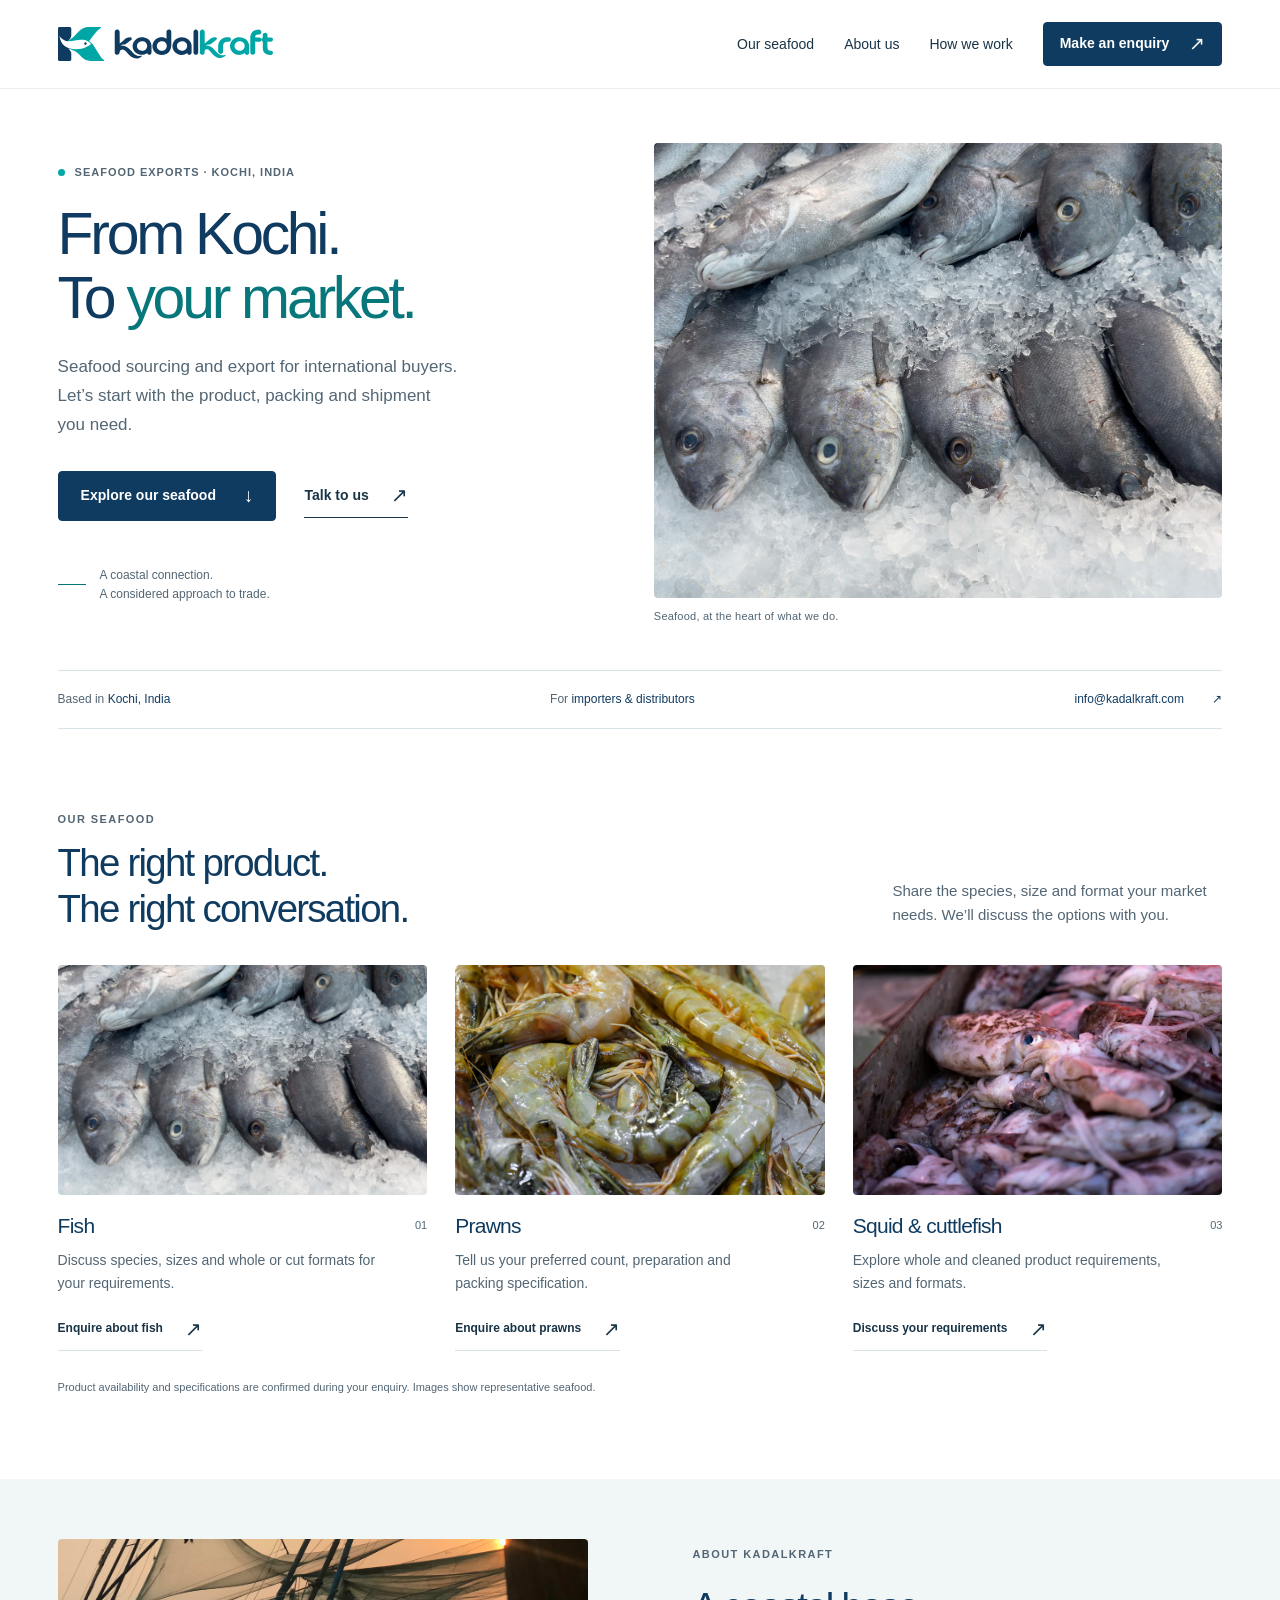
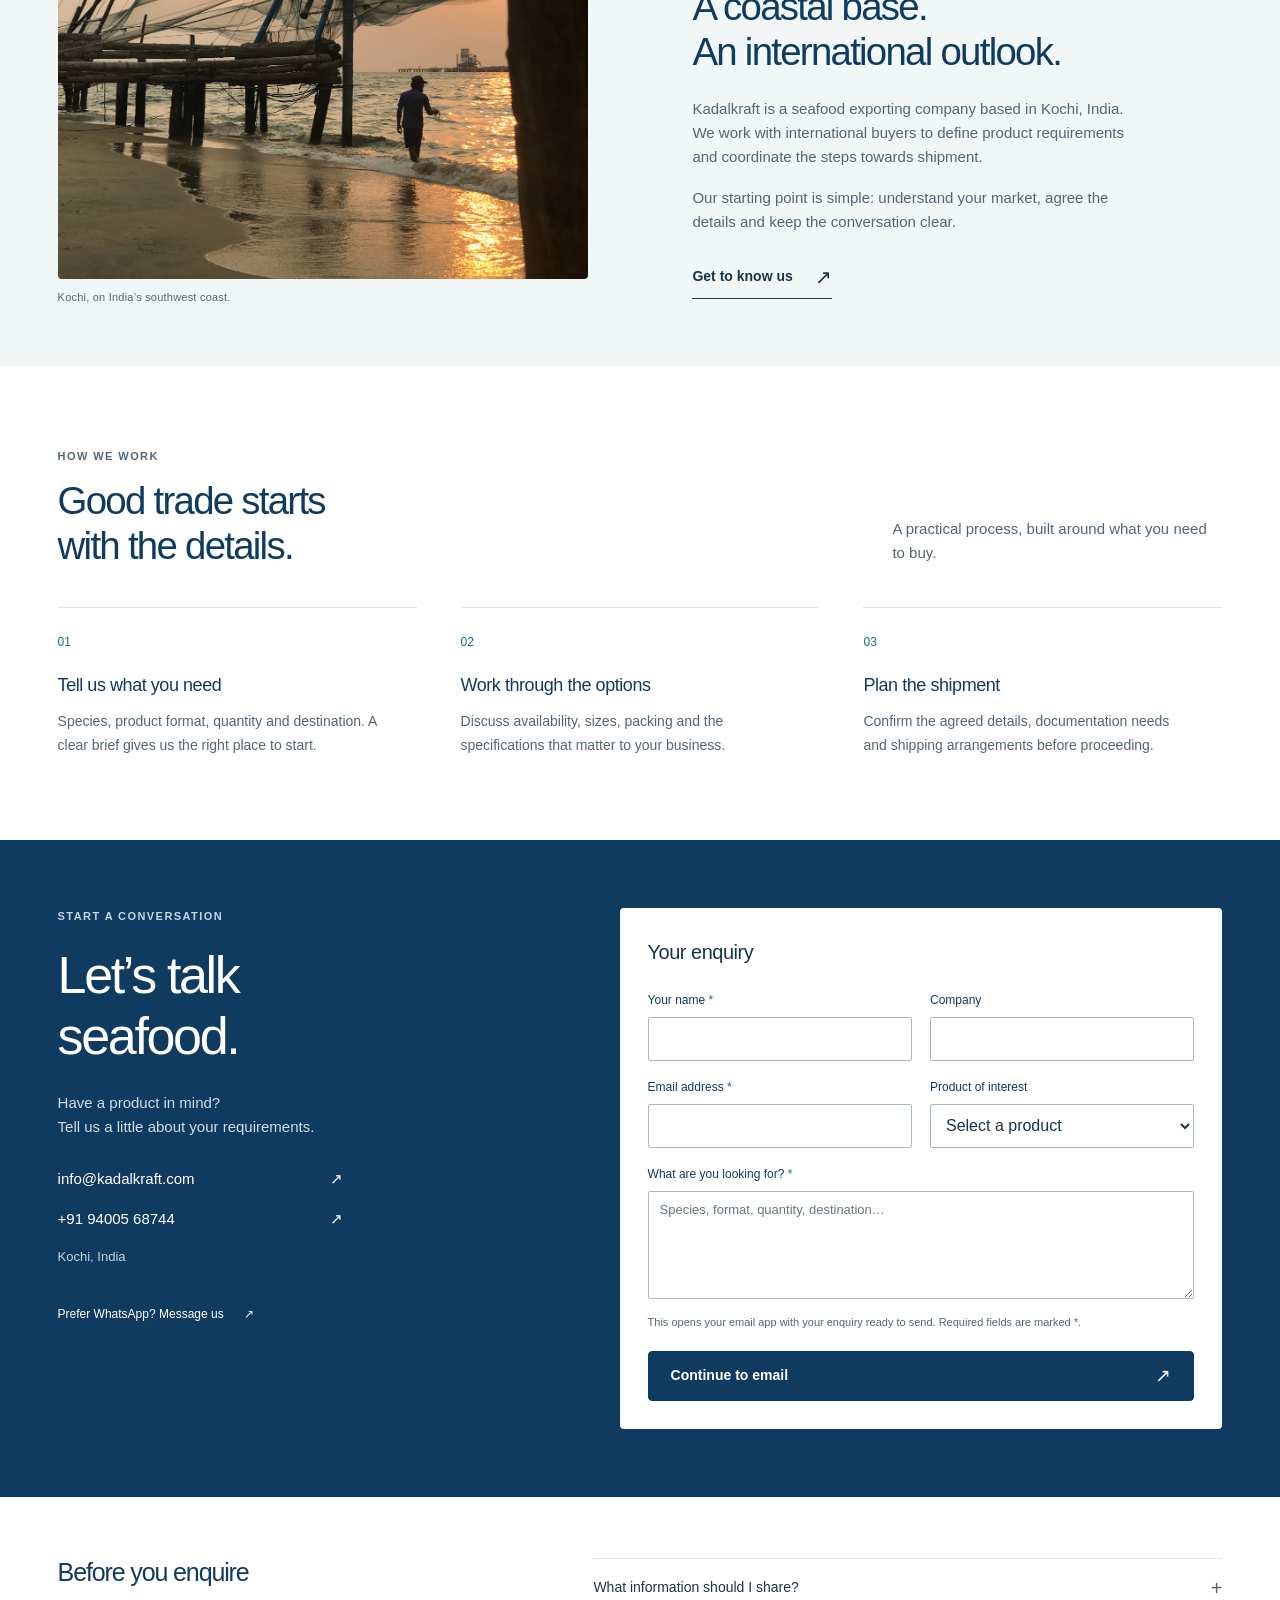
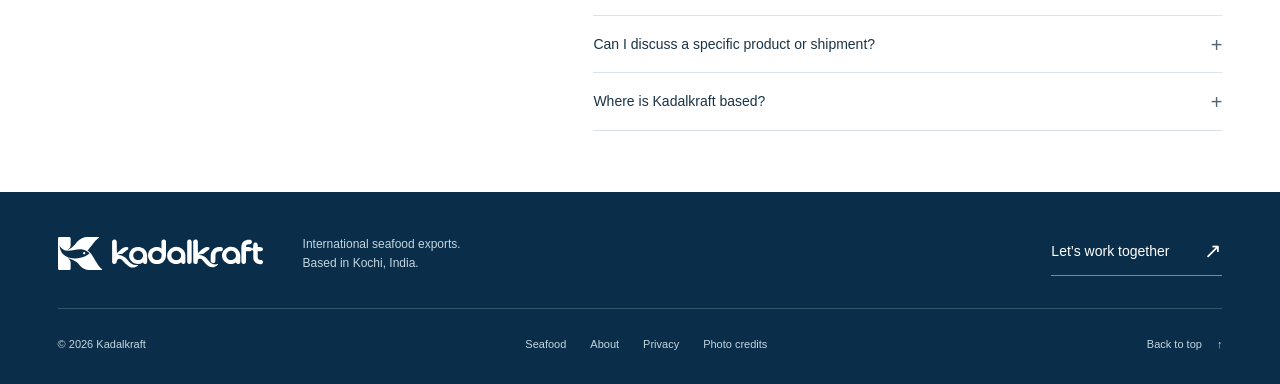
==== index.html @ d8934083 "Build responsive Kadalkraft seafood export website" ====
<!doctype html>
<html lang="en">
<head>
  <meta charset="utf-8">
  <meta name="viewport" content="width=device-width, initial-scale=1">
  <meta name="theme-color" content="#103b60">
  <title>Kadalkraft — Seafood exports from Kochi</title>
  <meta name="description" content="Kadalkraft is a seafood exporting company based in Kochi, India. Discuss fish, prawns, squid and cuttlefish requirements with our team.">
  <meta property="og:type" content="website">
  <meta property="og:title" content="Kadalkraft — From Kochi. To your market.">
  <meta property="og:description" content="Seafood sourcing and export for international buyers. Let's talk about your product, packing and shipment requirements.">
  <meta property="og:image" content="https://abzops.github.io/kadalkraft/assets/avatar.png">
  <meta property="og:url" content="https://abzops.github.io/kadalkraft/">
  <meta name="twitter:card" content="summary">
  <link rel="canonical" href="https://abzops.github.io/kadalkraft/">
  <link rel="icon" href="assets/favicon.ico" sizes="any">
  <link rel="apple-touch-icon" href="assets/avatar.png">
  <link rel="preload" as="image" href="assets/fish.webp" fetchpriority="high">
  <link rel="stylesheet" href="styles.css">
  <script src="app.js" defer></script>
  <script type="application/ld+json">{"@context":"https://schema.org","@type":"Organization","name":"Kadalkraft","url":"https://abzops.github.io/kadalkraft/","logo":"https://abzops.github.io/kadalkraft/assets/logo.svg","email":"info@kadalkraft.com","telephone":"+919400568744","address":{"@type":"PostalAddress","addressLocality":"Kochi","addressCountry":"IN"}}</script>
</head>
<body>
  <a class="skip-link" href="#main">Skip to content</a>
  <header class="site-header">
    <div class="container header-inner">
      <a class="brand" href="#" aria-label="Kadalkraft home"><img src="assets/logo.svg" width="1017" height="180" alt="Kadalkraft"></a>
      <button class="menu-toggle" type="button" aria-expanded="false" aria-controls="main-nav"><span class="menu-icon" aria-hidden="true"></span><span class="menu-label">Menu</span></button>
      <nav class="main-nav" id="main-nav" aria-label="Main navigation">
        <a href="#seafood">Our seafood</a>
        <a href="#about">About us</a>
        <a href="#approach">How we work</a>
        <a class="button button-small" href="#contact">Make an enquiry <span aria-hidden="true">↗</span></a>
      </nav>
    </div>
  </header>
  <main id="main">
    <section class="hero container" aria-labelledby="hero-title">
      <div class="hero-copy">
        <p class="eyebrow"><span aria-hidden="true"></span> Seafood exports · Kochi, India</p>
        <h1 id="hero-title">From Kochi.<br>To <span>your market.</span></h1>
        <p class="hero-description">Seafood sourcing and export for international buyers. Let’s start with the product, packing and shipment you need.</p>
        <div class="hero-actions"><a class="button" href="#seafood">Explore our seafood <span aria-hidden="true">↓</span></a><a class="text-link" href="#contact">Talk to us <span aria-hidden="true">↗</span></a></div>
        <div class="hero-note"><span class="short-rule" aria-hidden="true"></span><p>A coastal connection.<br>A considered approach to trade.</p></div>
      </div>
      <figure class="hero-visual"><img src="assets/fish.webp" width="1500" height="1125" alt="Whole silver fish arranged on crushed ice" fetchpriority="high"><figcaption>Seafood, at the heart of what we do.</figcaption></figure>
    </section>
    <div class="container context-strip"><p>Based in <strong>Kochi, India</strong></p><p>For <strong>importers &amp; distributors</strong></p><a href="mailto:info@kadalkraft.com">info@kadalkraft.com <span aria-hidden="true">↗</span></a></div>
    <section class="section container seafood-section" id="seafood" aria-labelledby="seafood-title">
      <div class="section-heading"><div><p class="eyebrow">Our seafood</p><h2 id="seafood-title">The right product.<br>The right conversation.</h2></div><p>Share the species, size and format your market needs. We’ll discuss the options with you.</p></div>
      <div class="product-grid">
        <article class="product"><div class="product-image"><img src="assets/fish.webp" width="1500" height="1125" loading="lazy" alt="Whole fish on a bed of ice"></div><div class="product-heading"><h3>Fish</h3><span class="product-number" aria-hidden="true">01</span></div><p>Discuss species, sizes and whole or cut formats for your requirements.</p><a href="#contact" class="text-link product-enquiry" data-product="Fish">Enquire about fish <span aria-hidden="true">↗</span></a></article>
        <article class="product"><div class="product-image"><img src="assets/prawns.webp" width="1000" height="750" loading="lazy" alt="Raw shell-on prawns on ice"></div><div class="product-heading"><h3>Prawns</h3><span class="product-number" aria-hidden="true">02</span></div><p>Tell us your preferred count, preparation and packing specification.</p><a href="#contact" class="text-link product-enquiry" data-product="Prawns">Enquire about prawns <span aria-hidden="true">↗</span></a></article>
        <article class="product"><div class="product-image"><img src="assets/squid.webp" width="1000" height="667" loading="lazy" alt="Raw squid displayed for seafood buyers"></div><div class="product-heading"><h3>Squid &amp; cuttlefish</h3><span class="product-number" aria-hidden="true">03</span></div><p>Explore whole and cleaned product requirements, sizes and formats.</p><a href="#contact" class="text-link product-enquiry" data-product="Squid & Cuttlefish">Discuss your requirements <span aria-hidden="true">↗</span></a></article>
      </div>
      <p class="availability-note">Product availability and specifications are confirmed during your enquiry. Images show representative seafood.</p>
    </section>
    <section class="about-section" id="about" aria-labelledby="about-title"><div class="container about-grid">
      <figure class="about-image"><img src="assets/kochi.webp" width="1200" height="1600" loading="lazy" alt="Traditional fishing nets on the waterfront in Kochi"><figcaption>Kochi, on India’s southwest coast.</figcaption></figure>
      <div class="about-copy"><p class="eyebrow">About Kadalkraft</p><h2 id="about-title">A coastal base.<br>An international outlook.</h2><p>Kadalkraft is a seafood exporting company based in Kochi, India. We work with international buyers to define product requirements and coordinate the steps towards shipment.</p><p>Our starting point is simple: understand your market, agree the details and keep the conversation clear.</p><a href="#contact" class="text-link">Get to know us <span aria-hidden="true">↗</span></a></div>
    </div></section>
    <section class="section container approach-section" id="approach" aria-labelledby="approach-title"><div class="section-heading"><div><p class="eyebrow">How we work</p><h2 id="approach-title">Good trade starts<br>with the details.</h2></div><p>A practical process, built around what you need to buy.</p></div>
      <ol class="steps"><li><span class="step-number">01</span><h3>Tell us what you need</h3><p>Species, product format, quantity and destination. A clear brief gives us the right place to start.</p></li><li><span class="step-number">02</span><h3>Work through the options</h3><p>Discuss availability, sizes, packing and the specifications that matter to your business.</p></li><li><span class="step-number">03</span><h3>Plan the shipment</h3><p>Confirm the agreed details, documentation needs and shipping arrangements before proceeding.</p></li></ol>
    </section>
    <section class="contact-section" id="contact" aria-labelledby="contact-title"><div class="container contact-grid">
      <div class="contact-copy"><p class="eyebrow">Start a conversation</p><h2 id="contact-title">Let’s talk<br> seafood.</h2><p>Have a product in mind?<br>Tell us a little about your requirements.</p><address><a href="mailto:info@kadalkraft.com">info@kadalkraft.com <span aria-hidden="true">↗</span></a><a href="tel:+919400568744">+91 94005 68744 <span aria-hidden="true">↗</span></a><span>Kochi, India</span></address><a class="whatsapp-link" href="https://wa.me/919400568744?text=Hello%20Kadalkraft%2C%20I%20would%20like%20to%20discuss%20a%20seafood%20requirement." target="_blank" rel="noopener noreferrer">Prefer WhatsApp? Message us <span aria-hidden="true">↗</span><span class="sr-only"> (opens a new tab)</span></a></div>
      <form class="enquiry-form" id="enquiry-form" action="mailto:info@kadalkraft.com" method="get"><h3>Your enquiry</h3><div class="form-row"><div class="field"><label for="name">Your name <span aria-hidden="true">*</span></label><input id="name" name="name" autocomplete="name" required maxlength="100"></div><div class="field"><label for="company">Company</label><input id="company" name="company" autocomplete="organization" maxlength="150"></div></div><div class="form-row"><div class="field"><label for="email">Email address <span aria-hidden="true">*</span></label><input id="email" name="email" type="email" autocomplete="email" required maxlength="254"></div><div class="field"><label for="product">Product of interest</label><select id="product" name="product"><option value="">Select a product</option>Fish</option><option>Prawns</option><option>Squid &amp; Cuttlefish</option><option>Other seafood</option></select></div></div><div class="field"><label for="requirements">What are you looking for? <span aria-hidden="true">*</span></label><textarea id="requirements" name="requirements" rows="4" placeholder="Species, format, quantity, destination…" required maxlength="3000"></textarea></div><p class="form-note" id="form-note">This opens your email app with your enquiry ready to send. Required fields are marked *.</p><button class="button" type="submit" aria-describedby="form-note">Continue to email <span aria-hidden="true">↗</span></button><p class="form-status" id="form-status" role="status" aria-live="polite"></p><noscript><p>Email <a href="mailto:info@kadalkraft.com">info@kadalkraft.com</a> directly with your requirements.</p></noscript></form>
    </div></section>
    <section class="container questions" aria-labelledby="questions-title"><h2 id="questions-title">Before you enquire</h2><div class="faq-list"><details><summary>What information should I share?</summary><p>Include the seafood species, size or count, product format, packing, approximate quantity and destination. If you have a specification sheet, attach it in your email.</p></details><details><summary>Can I discuss a specific product or shipment?</summary><p>Yes. Share your requirements with us by email or WhatsApp. Availability, specifications, commercial terms and shipment details need to be discussed and confirmed for your enquiry.</p></details><details><summary>Where is Kadalkraft based?</summary><p>We are based in Kochi, India. Contact us at <a href="mailto:info@kadalkraft.com">info@kadalkraft.com</a> or <a href="tel:+919400568744">9400568744</a>.</p></details></div></section>
  </main>
  <footer class="site-footer"><div class="container"><div class="footer-top"><a class="footer-brand" href="#" aria-label="Kadalkraft home"><img src="assets/logo-white.svg" width="1017" height="180" alt="Kadalkraft"></a><p>International seafood exports.<br>Based in Kochi, India.</p><a href="#contact" class="footer-contact">Let’s work together <span aria-hidden="true">↗</span></a></div><div class="footer-bottom"><p>© <span id="year">2026</span> Kadalkraft</p><nav aria-label="Footer navigation"><a href="#seafood">Seafood</a><a href="#about">About</a><a href="privacy.html">Privacy</a><a href="credits.html">Photo credits</a></nav><a href="#" class="back-top">Back to top <span aria-hidden="true">↑</span></a></div></div></footer>
</body>
</html>
---- styles.css ----
:root{--navy:#103b60;--navy-deep:#0a2e4a;--teal:#00a6a6;--teal-ink:#08777b;--ink:#193447;--muted:#536674;--line:#d9e2e7;--mist:#f1f6f7;--white:#fff;--radius:4px;--gutter:clamp(22px,4.5vw,72px);--content:1220px}
*{box-sizing:border-box}html{scroll-behavior:smooth;scroll-padding-top:110px}body{margin:0;color:var(--ink);background:var(--white);font-family:Arial,Helvetica,sans-serif;font-size:16px;line-height:1.6;-webkit-font-smoothing:antialiased}img{max-width:100%;display:block}button,input,textarea,select{font:inherit}button,a,input,textarea,select{-webkit-tap-highlight-color:transparent}a{color:inherit;text-decoration:none}button{cursor:pointer}p,h1,h2,h3,figure{margin:0}button:focus-visible,a:focus-visible,summary:focus-visible{outline:3px solid var(--teal-ink);outline-offset:5px}input:focus-visible,textarea:focus-visible,select:focus-visible{outline:2px solid var(--teal-ink);outline-offset:2px}.container{width:calc(100% - var(--gutter)*2);max-width:var(--content);margin-inline:auto}.sr-only{position:absolute;width:1px;height:1px;padding:0;margin:-1px;overflow:hidden;clip:rect(0,0,0,0);white-space:nowrap;border:0}.skip-link{position:fixed;top:12px;left:20px;background:var(--navy);color:white;padding:12px 20px;z-index:99;transform:translateY(-160%)}.skip-link:focus{transform:translateY(0)}
.site-header{background:var(--white);position:sticky;top:0;z-index:20;border-bottom:1px solid #e8edf0}.header-inner{height:88px;display:flex;align-items:center;justify-content:space-between;gap:40px}.brand{display:block;width:215px;flex-shrink:0}.brand img,.footer-brand img{width:100%;height:auto}.main-nav{display:flex;align-items:center;gap:30px;font-size:14px;font-weight:500}.main-nav>a:not(.button){padding-block:12px}.main-nav>a:not(.button):hover{color:var(--teal-ink)}.button{display:inline-flex;justify-content:center;align-items:center;gap:28px;min-height:50px;padding:13px 22px;background:var(--navy);border:1px solid var(--navy);color:white;border-radius:var(--radius);font-size:14px;font-weight:600;line-height:1.4;transition:background .2s,border-color .2s}.button:hover{background:var(--navy-deep);border-color:var(--navy-deep)}.button span{font-size:19px;font-weight:400;line-height:1}.button-small{min-height:44px;padding:10px 16px;gap:20px}.menu-toggle{display:none}.text-link{display:inline-flex;align-items:center;justify-content:space-between;gap:22px;min-height:44px;font-size:14px;font-weight:600;border-bottom:1px solid currentColor}.text-link span{font-size:20px;font-weight:400}.text-link:hover{color:var(--teal-ink)}
.hero{display:grid;grid-template-columns:1fr 1.08fr;gap:6%;align-items:center;padding-block:54px 44px}.eyebrow{font-size:11px;line-height:1.5;letter-spacing:.13em;text-transform:uppercase;font-weight:600;color:var(--muted);margin-bottom:21px}.hero .eyebrow{display:flex;align-items:center;gap:10px;letter-spacing:.09em}.eyebrow>span{width:7px;height:7px;background:var(--teal);border-radius:50%;flex-shrink:0}h1{font-size:clamp(42px,4.6vw,66px);line-height:1.08;letter-spacing:-.055em;font-weight:500;color:var(--navy);margin-bottom:24px}h1 span{color:var(--teal-ink)}.hero-description{font-size:17px;max-width:400px;line-height:1.7;color:var(--muted)}.hero-actions{display:flex;align-items:center;gap:28px;margin-top:31px}.hero-note{display:flex;gap:14px;align-items:center;margin-top:45px;color:var(--muted);font-size:12px;line-height:1.6}.short-rule{width:28px;height:1px;background:var(--teal-ink);flex-shrink:0}.hero-visual img{width:100%;height:455px;object-fit:cover;object-position:55% 50%;border-radius:var(--radius)}figcaption{font-size:11px;color:var(--muted);padding-top:10px;letter-spacing:.02em}.context-strip{display:flex;align-items:center;justify-content:space-between;gap:20px;border-block:1px solid var(--line);padding-block:19px;font-size:12px;color:var(--muted)}.context-strip strong{font-weight:500;color:var(--navy)}.context-strip a{color:var(--navy)}.context-strip a span{margin-left:25px}.section{padding-block:82px}.section-heading{display:flex;justify-content:space-between;gap:40px;align-items:flex-end;margin-bottom:34px}h2{font-size:clamp(30px,3vw,42px);font-weight:500;line-height:1.18;letter-spacing:-.045em;color:var(--navy)}.section-heading .eyebrow{margin-bottom:13px}.section-heading>p{max-width:330px;color:var(--muted);font-size:15px;padding-bottom:4px}.product-grid{display:grid;grid-template-columns:repeat(3,minmax(0,1fr));gap:28px}.product-image{overflow:hidden;border-radius:var(--radius)}.product-image img{width:100%;height:230px;object-fit:cover;transition:transform .45s ease}.product:hover img{transform:scale(1.025)}.product-heading{display:flex;justify-content:space-between;align-items:center;margin-top:17px;gap:16px}.product h3{font-size:21px;line-height:1.3;letter-spacing:-.035em;font-weight:500;color:var(--navy)}.product-number{font-size:11px;color:var(--muted)}.product>p{font-size:14px;color:var(--muted);margin-top:10px;max-width:320px;min-height:45px}.product .text-link{font-size:12px;margin-top:13px;border-color:var(--line)}.availability-note{font-size:11px;color:var(--muted);margin-top:28px}.about-section{background:var(--mist);padding-block:60px}.about-grid{display:grid;grid-template-columns:1fr 1fr;gap:9%;align-items:center}.about-image img{width:100%;height:340px;object-fit:cover;object-position:50% 43%;border-radius:var(--radius)}.about-copy h2{margin-bottom:23px}.about-copy>p:not(.eyebrow){color:var(--muted);font-size:15px;margin-bottom:17px;max-width:440px}.about-copy .text-link{margin-top:4px}.steps{padding:0;list-style:none;display:grid;grid-template-columns:repeat(3,1fr);gap:44px;margin:38px 0 0}.steps li{border-top:1px solid var(--line);padding-top:20px}.step-number{font-size:12px;color:var(--teal-ink)}.steps h3{font-size:18px;font-weight:500;letter-spacing:-.025em;color:var(--navy);margin:18px 0 10px}.steps p{font-size:14px;color:var(--muted);line-height:1.7;max-width:320px}
.contact-section{background:var(--navy);color:white;padding-block:68px}.contact-grid{display:grid;grid-template-columns:.85fr 1.15fr;gap:10%}.contact-copy .eyebrow{color:#c2d6e0}.contact-copy h2{font-size:52px;color:white;margin-bottom:23px}.contact-copy>p:not(.eyebrow){color:#d0dee7;font-size:15px}.contact-copy address{font-style:normal;display:grid;gap:12px;margin:28px 0 25px;font-size:15px}.contact-copy address>a{display:flex;justify-content:space-between;max-width:285px;min-height:28px}.contact-copy address>a:hover,.whatsapp-link:hover{text-decoration:underline}.contact-copy address>span{color:#c2d6e0;font-size:13px}.whatsapp-link{font-size:12px;display:inline-flex;gap:20px;min-height:44px;align-items:center}.enquiry-form{background:white;color:var(--ink);padding:28px;border-radius:var(--radius);align-self:start}.enquiry-form h3{font-size:20px;font-weight:500;letter-spacing:-.025em;margin-bottom:23px}.form-row{display:grid;grid-template-columns:1fr 1fr;gap:18px}.field{display:grid;gap:7px;margin-bottom:17px;min-width:0}.field label{font-size:12px;font-weight:500;color:var(--navy)}.field label span{color:var(--teal-ink)}input,select,textarea{border:1px solid #a9bac4;border-radius:2px;min-width:0;width:100%;background:#fff;color:var(--ink);padding:10px 11px;font-size:16px;line-height:1.3;min-height:44px}textarea{resize:vertical;min-height:108px}input:hover,select:hover,textarea:hover{border-color:var(--navy)}textarea::placeholder{font-size:13px;color:#647783}.form-note{font-size:11px;line-height:1.6;color:var(--muted);margin:-2px 0 19px}.enquiry-form .button{width:100%;justify-content:space-between}.form-status{font-size:12px;color:var(--navy);margin-top:12px}.form-status:empty{display:none}.contact-section a:focus-visible{outline-color:white}.questions{display:grid;grid-template-columns:1fr 1.5fr;gap:10%;padding-block:61px}.questions h2{font-size:25px}.faq-list{border-top:1px solid var(--line)}details{border-bottom:1px solid var(--line)}summary{list-style:none;font-size:14px;cursor:pointer;padding:17px 30px 17px 0;position:relative;min-height:55px}summary::-webkit-details-marker{display:none}summary::after{content:'+';position:absolute;right:0;top:13px;font-size:20px;color:var(--muted)}details[open] summary::after{content:'−'}details p{color:var(--muted);font-size:14px;line-height:1.7;padding:0 20px 18px 0}details p a{text-decoration:underline}.site-footer{background:var(--navy-deep);color:white;padding-block:40px 24px}.footer-top{display:flex;gap:40px;align-items:center;padding-bottom:32px}.footer-brand{width:205px;display:block;flex-shrink:0}.footer-top>p{font-size:12px;color:#c2d6e0}.footer-contact{margin-left:auto;border-bottom:1px solid #778c9c;padding-bottom:5px;font-size:14px;display:flex;gap:35px;align-items:center;min-height:44px}.footer-contact span{font-size:21px}.footer-bottom{display:flex;justify-content:space-between;gap:25px;align-items:center;border-top:1px solid #36566c;padding-top:21px;font-size:11px;color:#c2d6e0}.footer-bottom nav{display:flex;gap:24px;align-items:center}.footer-bottom a{min-height:30px;display:inline-flex;align-items:center}.footer-bottom a:hover{text-decoration:underline}.back-top{gap:15px}.site-footer a:focus-visible{outline-color:white}.legal-page{max-width:760px;padding-block:65px 85px}.legal-page h1{font-size:42px}.legal-page h2{font-size:23px;margin:32px 0 12px}.legal-page p,.legal-page ul{color:var(--muted);margin-bottom:16px}.legal-page a{text-decoration:underline;color:var(--navy)}
@media(min-width:1600px){.hero{padding-block:65px 50px}.hero-visual img{height:480px}}
@media(max-width:1000px){.main-nav{gap:20px}.brand{width:185px}.header-inner{gap:25px}.hero{gap:5%}.hero-visual img{height:420px}.hero-actions{gap:20px}.hero-actions .button{gap:14px;padding-inline:17px}.product-grid{gap:20px}.product-image img{height:200px}.about-grid{gap:6%}.contact-grid{gap:7%;grid-template-columns:.8fr 1.2fr}.enquiry-form{padding:23px}.steps{gap:28px}}
@media(max-width:760px){html{scroll-padding-top:92px}.header-inner{height:72px;gap:20px}.brand{width:181px}.menu-toggle{display:flex;gap:9px;align-items:center;justify-content:center;border:0;background:none;color:var(--navy);min-height:44px;padding:8px 0 8px 10px;font-size:13px}.menu-icon{width:18px;height:10px;border-block:1.5px solid currentColor;display:block}.menu-toggle[aria-expanded=true] .menu-icon{height:0;border-bottom:0;transform:rotate(45deg);position:relative}.menu-toggle[aria-expanded=true] .menu-icon::after{content:'';position:absolute;top:-1.5px;left:0;width:18px;border-top:1.5px solid currentColor;transform:rotate(90deg)}.main-nav{position:absolute;left:var(--gutter);right:var(--gutter);top:71px;background:white;border:1px solid var(--line);padding:16px 22px 22px;border-radius:0 0 4px 4px;display:flex;align-items:stretch;gap:4px;flex-direction:column;box-shadow:0 10px 15px #103b600d}.js .main-nav:not(.is-open){display:none}.main-nav .button{margin-top:10px}.main-nav>a:not(.button){padding-block:12px}.main-nav{font-size:15px}body:not(.js) .site-header{position:relative}body:not(.js) .main-nav{position:static;width:100%}body:not(.js) .header-inner{height:auto;flex-wrap:wrap;padding-block:20px}body:not(.js) .menu-toggle{display:none}.hero{grid-template-columns:1fr;padding-block:35px 27px;gap:28px}.hero .eyebrow{font-size:10px;margin-bottom:18px}h1{font-size:clamp(40px,8.8vw,60px);margin-bottom:20px}.hero-description{max-width:480px;font-size:16px;line-height:1.7}.hero-actions{margin-top:25px;gap:26px}.hero-note{display:none}.hero-visual img{height:auto;aspect-ratio:1.35;object-position:center}.hero-visual figcaption{font-size:10px;padding-top:8px}.context-strip{gap:10px;font-size:11px;padding-block:16px;flex-wrap:wrap}.context-strip p:nth-child(2){display:none}.context-strip a span{margin-left:12px}.section{padding-block:51px}.section-heading{display:block;margin-bottom:26px}.section-heading>p{font-size:15px;max-width:470px;margin-top:17px}.section-heading h2{font-size:34px}.section-heading .eyebrow{font-size:10px;margin-bottom:12px}.product-grid{grid-template-columns:1fr;gap:32px}.product{display:grid;grid-template-columns:120px 1fr;column-gap:20px;align-content:start}.product-image{grid-column:1;grid-row:1/4}.product-image img{height:145px;object-position:center}.product-heading{grid-column:2;margin-top:0;align-items:flex-start}.product h3{font-size:20px}.product-number{display:none}.product>p{grid-column:2;font-size:13px;min-height:0;margin-top:8px;line-height:1.6}.product .text-link{grid-column:2;justify-self:start;margin-top:8px;font-size:11px;gap:14px;min-height:35px}.availability-note{font-size:10px;margin-top:25px}.about-section{padding-block:36px}.about-grid{grid-template-columns:1fr;gap:30px}.about-copy{grid-row:1}.about-copy h2{font-size:34px;margin-bottom:20px}.about-copy>p:not(.eyebrow){font-size:15px;max-width:none}.about-copy .eyebrow{font-size:10px;margin-bottom:15px}.about-image img{height:265px;object-position:50% 43%}.about-image figcaption{font-size:10px}.steps{grid-template-columns:1fr;gap:0;margin-top:26px}.steps li{padding-block:21px;display:grid;grid-template-columns:35px 1fr;column-gap:10px}.steps li:last-child{padding-bottom:0}.step-number{grid-row:1/3;margin-top:3px}.steps h3{margin:0 0 8px;font-size:18px}.steps p{grid-column:2;max-width:none;font-size:14px}.contact-section{padding-block:43px}.contact-grid{grid-template-columns:1fr;gap:29px}.contact-copy h2{font-size:42px;line-height:1.05;margin-bottom:18px}.contact-copy h2 br{display:none}.contact-copy>p:not(.eyebrow){font-size:15px}.contact-copy address{gap:11px;margin:23px 0 7px;font-size:15px;max-width:330px}.contact-copy address>a{max-width:none;min-height:30px}.contact-copy address>span{font-size:12px}.enquiry-form{padding:22px}.form-row{gap:15px}.enquiry-form h3{font-size:20px}.field{margin-bottom:15px;gap:7px}.field label{font-size:11px}.form-note{font-size:11px}.questions{grid-template-columns:1fr;gap:25px;padding-block:40px}.questions h2{font-size:26px}summary{font-size:14px}.footer-top{flex-wrap:wrap;gap:22px;align-items:flex-start;padding-bottom:26px}.footer-brand{width:195px}.footer-top>p{margin-left:auto}.footer-contact{margin-left:0;width:100%;border-bottom:0;justify-content:space-between;font-size:14px}.footer-bottom{gap:12px;flex-wrap:wrap;font-size:10px}.footer-bottom nav{gap:18px;order:3;width:100%;margin-top:5px}.back-top{margin-left:auto}.site-footer{padding-block:30px 20px}.legal-page{padding-block:40px}.legal-page h1{font-size:34px}}
@media(max-width:760px){.footer-top{display:grid;grid-template-columns:1fr;gap:18px}.footer-top>p{margin-left:0}.product .text-link{min-height:44px}}
@media(max-width:380px){.hero-actions{gap:20px}.hero-actions .button{font-size:12px;gap:14px;padding-inline:15px}.hero-actions .text-link{font-size:12px}.context-strip{font-size:10px}.product{grid-template-columns:103px 1fr;gap:0 16px}.product-image img{height:155px}.product h3{font-size:18px}.form-row{grid-template-columns:1fr;gap:0}.footer-top>p{margin-left:0}.footer-bottom nav{gap:15px}}
@media(max-width:380px){.hero-actions .button{gap:8px;padding-inline:12px;white-space:nowrap;flex-shrink:0}.hero-actions .text-link{gap:10px;white-space:nowrap;flex-shrink:0}}
@media(prefers-reduced-motion:reduce){html{scroll-behavior:auto}*,*::before,*::after{transition:none!important;animation:none!important}.product:hover img{transform:none}}
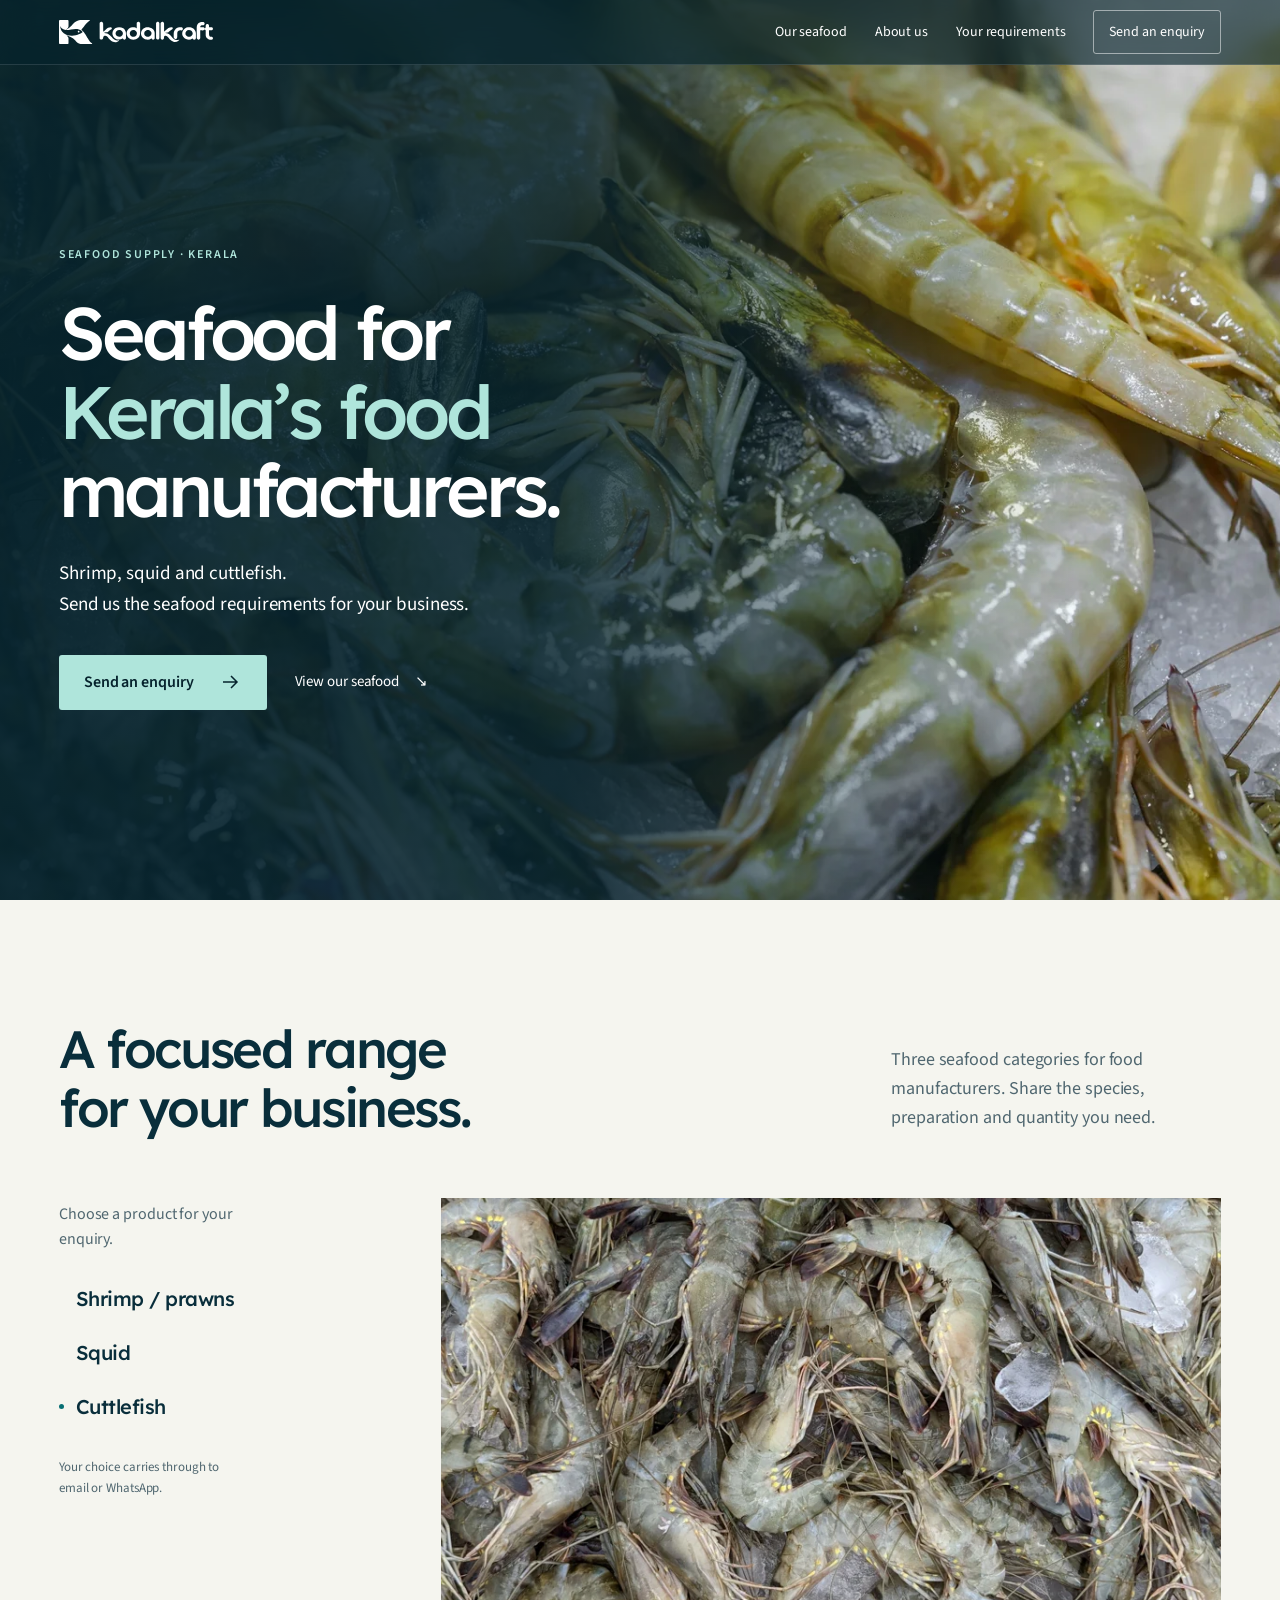
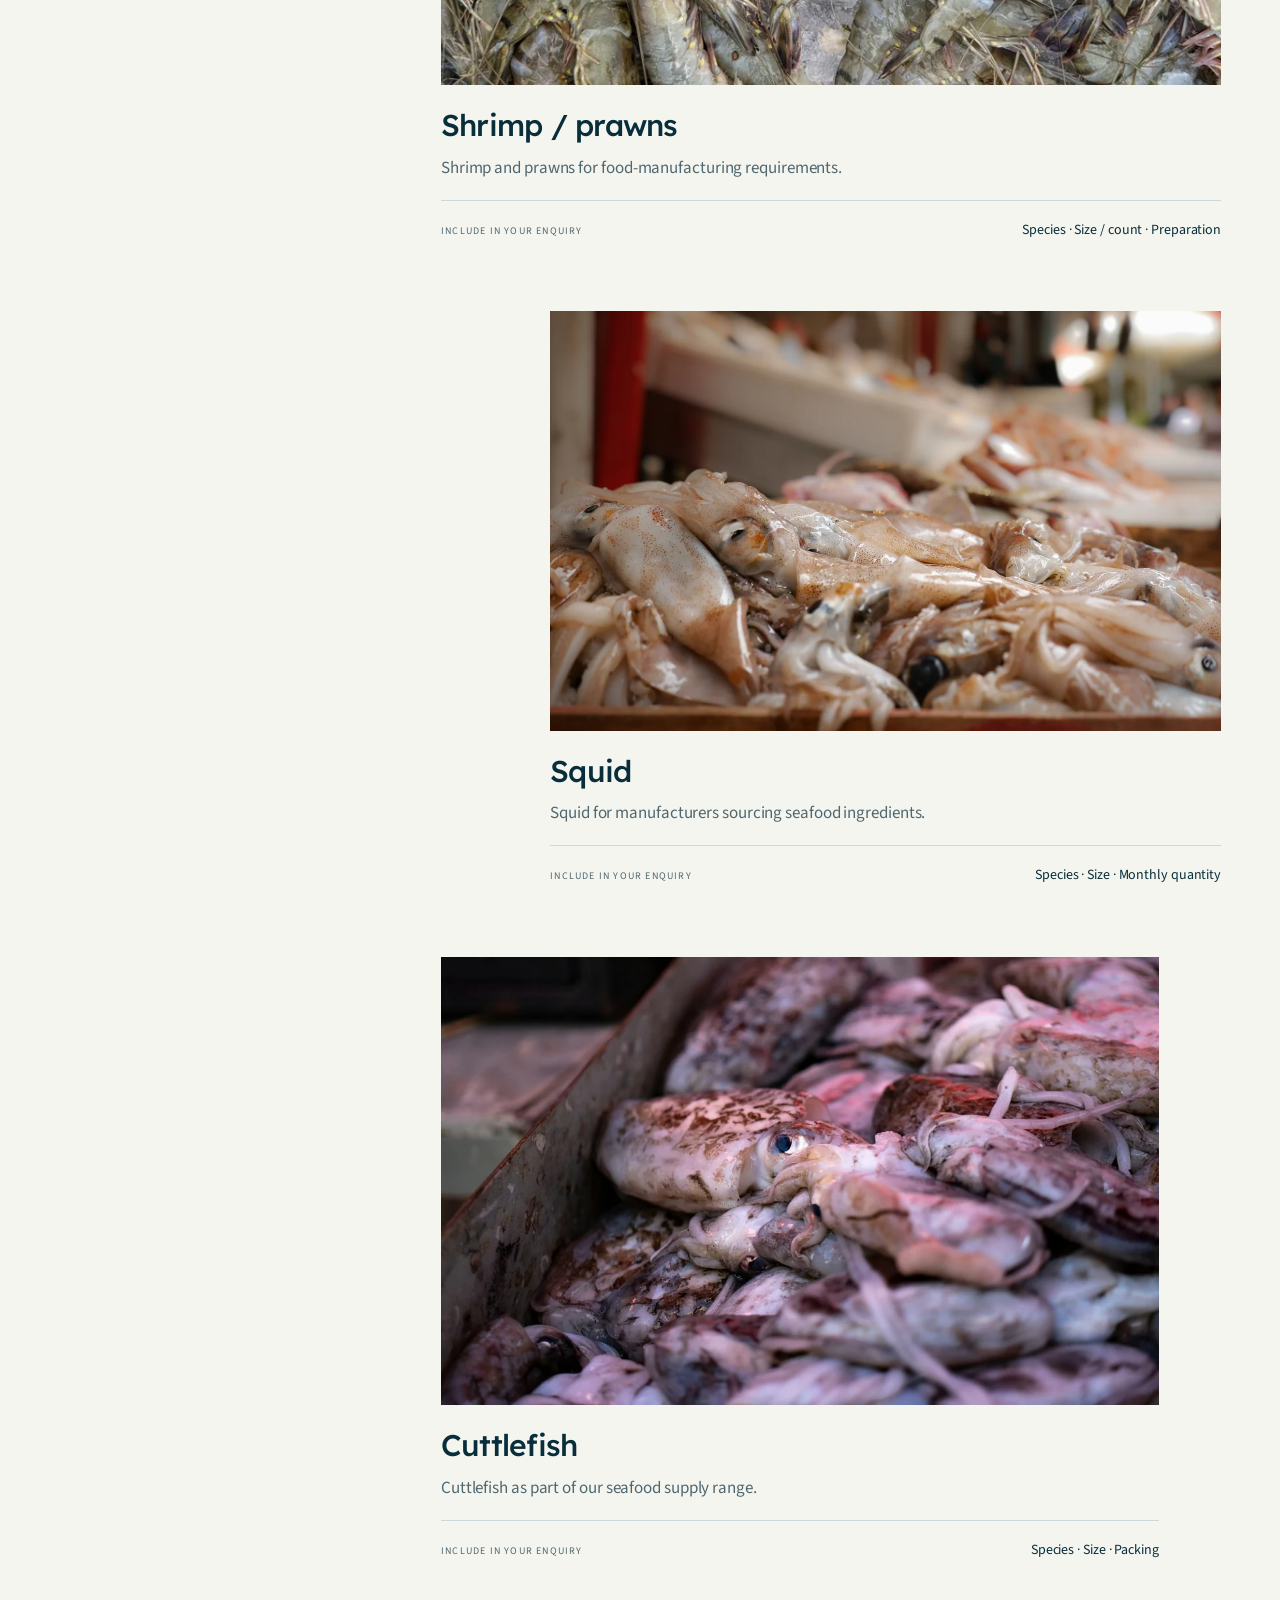
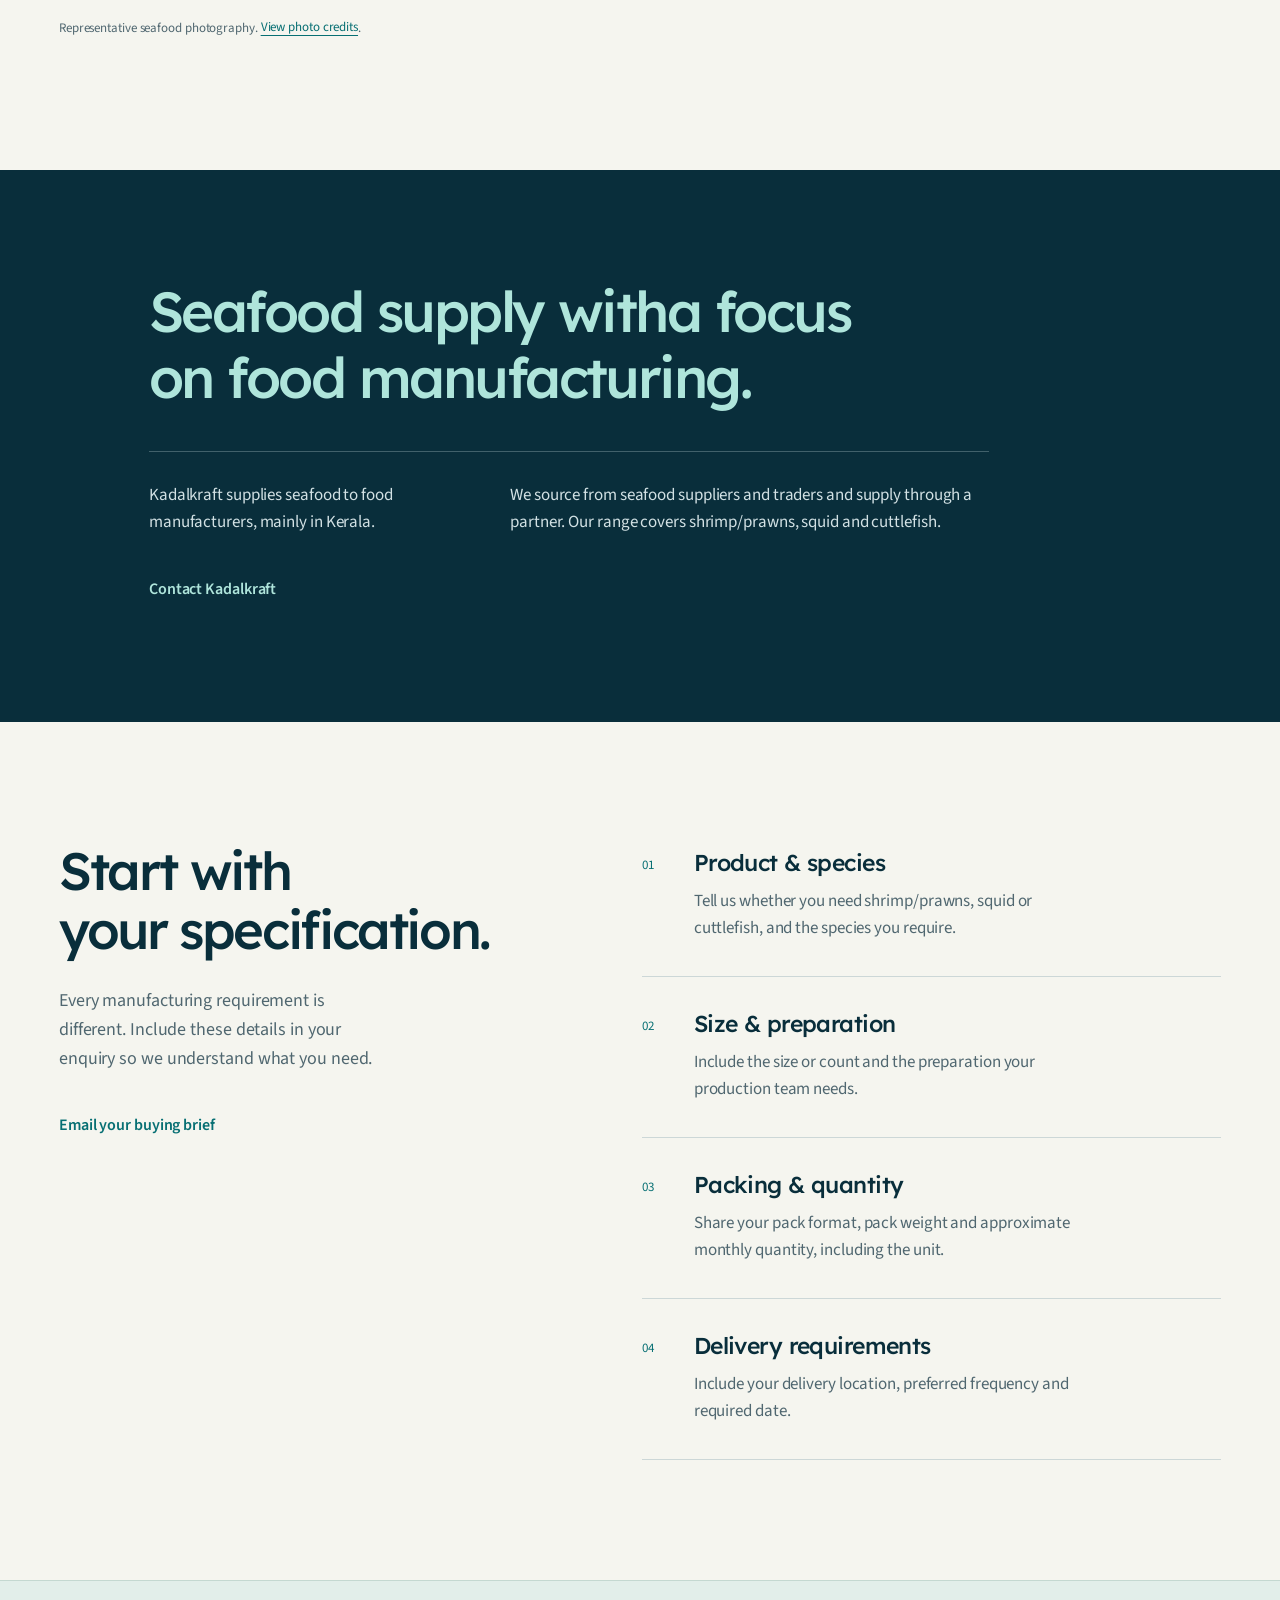
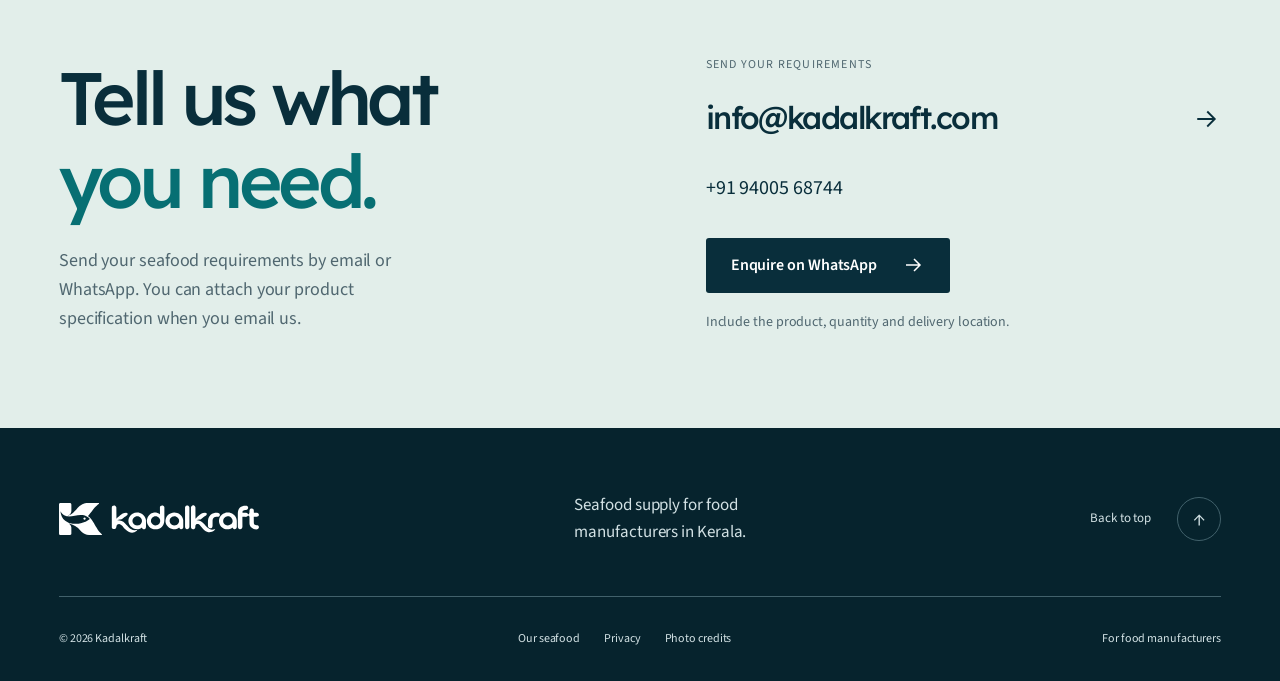
==== commit aed830f4: "Rebuild supplier website with photographic hero and Scroll Craft interactions" ====
--- a/index.html
+++ b/index.html
@@ -1,73 +1,53 @@
 <!doctype html>
-<html lang="en">
+<html lang="en" data-mode="live">
 <head>
-  <meta charset="utf-8">
-  <meta name="viewport" content="width=device-width, initial-scale=1">
-  <meta name="theme-color" content="#103b60">
-  <title>Kadalkraft — Seafood exports from Kochi</title>
-  <meta name="description" content="Kadalkraft is a seafood exporting company based in Kochi, India. Discuss fish, prawns, squid and cuttlefish requirements with our team.">
-  <meta property="og:type" content="website">
-  <meta property="og:title" content="Kadalkraft — From Kochi. To your market.">
-  <meta property="og:description" content="Seafood sourcing and export for international buyers. Let's talk about your product, packing and shipment requirements.">
-  <meta property="og:image" content="https://abzops.github.io/kadalkraft/assets/avatar.png">
-  <meta property="og:url" content="https://abzops.github.io/kadalkraft/">
-  <meta name="twitter:card" content="summary">
-  <link rel="canonical" href="https://abzops.github.io/kadalkraft/">
-  <link rel="icon" href="assets/favicon.ico" sizes="any">
-  <link rel="apple-touch-icon" href="assets/avatar.png">
-  <link rel="preload" as="image" href="assets/fish.webp" fetchpriority="high">
-  <link rel="stylesheet" href="styles.css">
-  <script src="app.js" defer></script>
-  <script type="application/ld+json">{"@context":"https://schema.org","@type":"Organization","name":"Kadalkraft","url":"https://abzops.github.io/kadalkraft/","logo":"https://abzops.github.io/kadalkraft/assets/logo.svg","email":"info@kadalkraft.com","telephone":"+919400568744","address":{"@type":"PostalAddress","addressLocality":"Kochi","addressCountry":"IN"}}</script>
+<meta charset="utf-8"><meta name="viewport" content="width=device-width, initial-scale=1"><meta name="theme-color" content="#092e3b">
+<title>Kadalkraft | Seafood supply for food manufacturers in Kerala</title>
+<meta name="description" content="Kadalkraft supplies shrimp, squid and cuttlefish to food manufacturers, mainly in Kerala. Send us your product requirements.">
+<meta property="og:type" content="website"><meta property="og:title" content="Kadalkraft | Seafood supply for food manufacturers in Kerala">
+<meta property="og:description" content="Shrimp, squid and cuttlefish for food manufacturers, mainly in Kerala.">
+<meta property="og:image" content="https://abzops.github.io/kadalkraft/assets/photography/hero-prawns-1600.webp"><meta property="og:url" content="https://abzops.github.io/kadalkraft/"><meta name="twitter:card" content="summary_large_image">
+<link rel="canonical" href="https://abzops.github.io/kadalkraft/">
+<link rel="icon" href="assets/favicon.ico" sizes="any"><link rel="apple-touch-icon" href="assets/avatar.png">
+<script src="config.js"></script>
+<link rel="preload" href="assets/fonts/lexend-latin-500.woff2" as="font" type="font/woff2" crossorigin>
+<link rel="preload" href="assets/fonts/source-sans-3-latin.woff2" as="font" type="font/woff2" crossorigin>
+<link rel="stylesheet" href="assets/scrollcraft/scrollcraft.css"><link rel="stylesheet" href="styles.css">
+<script src="app.js" defer></script><script src="anim.js" defer></script><script src="assets/scrollcraft/scrollcraft.js" defer></script><script src="scrollcraft-page.js" defer></script>
+<script type="application/ld+json">{"@context": "https://schema.org", "@type": "Organization", "name": "Kadalkraft", "url": "https://abzops.github.io/kadalkraft/", "email": "info@kadalkraft.com", "telephone": "+919400568744"}</script>
+
+<link rel="preload" as="image" href="assets/photography/hero-prawns-1600.webp" imagesrcset="assets/photography/hero-prawns-900.webp 900w, assets/photography/hero-prawns-1600.webp 1600w, assets/photography/hero-prawns.webp 2400w" imagesizes="100vw">
 </head>
-<body>
-  <a class="skip-link" href="#main">Skip to content</a>
-  <header class="site-header">
-    <div class="container header-inner">
-      <a class="brand" href="#" aria-label="Kadalkraft home"><img src="assets/logo.svg" width="1017" height="180" alt="Kadalkraft"></a>
-      <button class="menu-toggle" type="button" aria-expanded="false" aria-controls="main-nav"><span class="menu-icon" aria-hidden="true"></span><span class="menu-label">Menu</span></button>
-      <nav class="main-nav" id="main-nav" aria-label="Main navigation">
-        <a href="#seafood">Our seafood</a>
-        <a href="#about">About us</a>
-        <a href="#approach">How we work</a>
-        <a class="button button-small" href="#contact">Make an enquiry <span aria-hidden="true">↗</span></a>
-      </nav>
-    </div>
-  </header>
-  <main id="main">
-    <section class="hero container" aria-labelledby="hero-title">
-      <div class="hero-copy">
-        <p class="eyebrow"><span aria-hidden="true"></span> Seafood exports · Kochi, India</p>
-        <h1 id="hero-title">From Kochi.<br>To <span>your market.</span></h1>
-        <p class="hero-description">Seafood sourcing and export for international buyers. Let’s start with the product, packing and shipment you need.</p>
-        <div class="hero-actions"><a class="button" href="#seafood">Explore our seafood <span aria-hidden="true">↓</span></a><a class="text-link" href="#contact">Talk to us <span aria-hidden="true">↗</span></a></div>
-        <div class="hero-note"><span class="short-rule" aria-hidden="true"></span><p>A coastal connection.<br>A considered approach to trade.</p></div>
-      </div>
-      <figure class="hero-visual"><img src="assets/fish.webp" width="1500" height="1125" alt="Whole silver fish arranged on crushed ice" fetchpriority="high"><figcaption>Seafood, at the heart of what we do.</figcaption></figure>
-    </section>
-    <div class="container context-strip"><p>Based in <strong>Kochi, India</strong></p><p>For <strong>importers &amp; distributors</strong></p><a href="mailto:info@kadalkraft.com">info@kadalkraft.com <span aria-hidden="true">↗</span></a></div>
-    <section class="section container seafood-section" id="seafood" aria-labelledby="seafood-title">
-      <div class="section-heading"><div><p class="eyebrow">Our seafood</p><h2 id="seafood-title">The right product.<br>The right conversation.</h2></div><p>Share the species, size and format your market needs. We’ll discuss the options with you.</p></div>
-      <div class="product-grid">
-        <article class="product"><div class="product-image"><img src="assets/fish.webp" width="1500" height="1125" loading="lazy" alt="Whole fish on a bed of ice"></div><div class="product-heading"><h3>Fish</h3><span class="product-number" aria-hidden="true">01</span></div><p>Discuss species, sizes and whole or cut formats for your requirements.</p><a href="#contact" class="text-link product-enquiry" data-product="Fish">Enquire about fish <span aria-hidden="true">↗</span></a></article>
-        <article class="product"><div class="product-image"><img src="assets/prawns.webp" width="1000" height="750" loading="lazy" alt="Raw shell-on prawns on ice"></div><div class="product-heading"><h3>Prawns</h3><span class="product-number" aria-hidden="true">02</span></div><p>Tell us your preferred count, preparation and packing specification.</p><a href="#contact" class="text-link product-enquiry" data-product="Prawns">Enquire about prawns <span aria-hidden="true">↗</span></a></article>
-        <article class="product"><div class="product-image"><img src="assets/squid.webp" width="1000" height="667" loading="lazy" alt="Raw squid displayed for seafood buyers"></div><div class="product-heading"><h3>Squid &amp; cuttlefish</h3><span class="product-number" aria-hidden="true">03</span></div><p>Explore whole and cleaned product requirements, sizes and formats.</p><a href="#contact" class="text-link product-enquiry" data-product="Squid & Cuttlefish">Discuss your requirements <span aria-hidden="true">↗</span></a></article>
-      </div>
-      <p class="availability-note">Product availability and specifications are confirmed during your enquiry. Images show representative seafood.</p>
-    </section>
-    <section class="about-section" id="about" aria-labelledby="about-title"><div class="container about-grid">
-      <figure class="about-image"><img src="assets/kochi.webp" width="1200" height="1600" loading="lazy" alt="Traditional fishing nets on the waterfront in Kochi"><figcaption>Kochi, on India’s southwest coast.</figcaption></figure>
-      <div class="about-copy"><p class="eyebrow">About Kadalkraft</p><h2 id="about-title">A coastal base.<br>An international outlook.</h2><p>Kadalkraft is a seafood exporting company based in Kochi, India. We work with international buyers to define product requirements and coordinate the steps towards shipment.</p><p>Our starting point is simple: understand your market, agree the details and keep the conversation clear.</p><a href="#contact" class="text-link">Get to know us <span aria-hidden="true">↗</span></a></div>
-    </div></section>
-    <section class="section container approach-section" id="approach" aria-labelledby="approach-title"><div class="section-heading"><div><p class="eyebrow">How we work</p><h2 id="approach-title">Good trade starts<br>with the details.</h2></div><p>A practical process, built around what you need to buy.</p></div>
-      <ol class="steps"><li><span class="step-number">01</span><h3>Tell us what you need</h3><p>Species, product format, quantity and destination. A clear brief gives us the right place to start.</p></li><li><span class="step-number">02</span><h3>Work through the options</h3><p>Discuss availability, sizes, packing and the specifications that matter to your business.</p></li><li><span class="step-number">03</span><h3>Plan the shipment</h3><p>Confirm the agreed details, documentation needs and shipping arrangements before proceeding.</p></li></ol>
-    </section>
-    <section class="contact-section" id="contact" aria-labelledby="contact-title"><div class="container contact-grid">
-      <div class="contact-copy"><p class="eyebrow">Start a conversation</p><h2 id="contact-title">Let’s talk<br> seafood.</h2><p>Have a product in mind?<br>Tell us a little about your requirements.</p><address><a href="mailto:info@kadalkraft.com">info@kadalkraft.com <span aria-hidden="true">↗</span></a><a href="tel:+919400568744">+91 94005 68744 <span aria-hidden="true">↗</span></a><span>Kochi, India</span></address><a class="whatsapp-link" href="https://wa.me/919400568744?text=Hello%20Kadalkraft%2C%20I%20would%20like%20to%20discuss%20a%20seafood%20requirement." target="_blank" rel="noopener noreferrer">Prefer WhatsApp? Message us <span aria-hidden="true">↗</span><span class="sr-only"> (opens a new tab)</span></a></div>
-      <form class="enquiry-form" id="enquiry-form" action="mailto:info@kadalkraft.com" method="get"><h3>Your enquiry</h3><div class="form-row"><div class="field"><label for="name">Your name <span aria-hidden="true">*</span></label><input id="name" name="name" autocomplete="name" required maxlength="100"></div><div class="field"><label for="company">Company</label><input id="company" name="company" autocomplete="organization" maxlength="150"></div></div><div class="form-row"><div class="field"><label for="email">Email address <span aria-hidden="true">*</span></label><input id="email" name="email" type="email" autocomplete="email" required maxlength="254"></div><div class="field"><label for="product">Product of interest</label><select id="product" name="product"><option value="">Select a product</option>Fish</option><option>Prawns</option><option>Squid &amp; Cuttlefish</option><option>Other seafood</option></select></div></div><div class="field"><label for="requirements">What are you looking for? <span aria-hidden="true">*</span></label><textarea id="requirements" name="requirements" rows="4" placeholder="Species, format, quantity, destination…" required maxlength="3000"></textarea></div><p class="form-note" id="form-note">This opens your email app with your enquiry ready to send. Required fields are marked *.</p><button class="button" type="submit" aria-describedby="form-note">Continue to email <span aria-hidden="true">↗</span></button><p class="form-status" id="form-status" role="status" aria-live="polite"></p><noscript><p>Email <a href="mailto:info@kadalkraft.com">info@kadalkraft.com</a> directly with your requirements.</p></noscript></form>
-    </div></section>
-    <section class="container questions" aria-labelledby="questions-title"><h2 id="questions-title">Before you enquire</h2><div class="faq-list"><details><summary>What information should I share?</summary><p>Include the seafood species, size or count, product format, packing, approximate quantity and destination. If you have a specification sheet, attach it in your email.</p></details><details><summary>Can I discuss a specific product or shipment?</summary><p>Yes. Share your requirements with us by email or WhatsApp. Availability, specifications, commercial terms and shipment details need to be discussed and confirmed for your enquiry.</p></details><details><summary>Where is Kadalkraft based?</summary><p>We are based in Kochi, India. Contact us at <a href="mailto:info@kadalkraft.com">info@kadalkraft.com</a> or <a href="tel:+919400568744">9400568744</a>.</p></details></div></section>
-  </main>
-  <footer class="site-footer"><div class="container"><div class="footer-top"><a class="footer-brand" href="#" aria-label="Kadalkraft home"><img src="assets/logo-white.svg" width="1017" height="180" alt="Kadalkraft"></a><p>International seafood exports.<br>Based in Kochi, India.</p><a href="#contact" class="footer-contact">Let’s work together <span aria-hidden="true">↗</span></a></div><div class="footer-bottom"><p>© <span id="year">2026</span> Kadalkraft</p><nav aria-label="Footer navigation"><a href="#seafood">Seafood</a><a href="#about">About</a><a href="privacy.html">Privacy</a><a href="credits.html">Photo credits</a></nav><a href="#" class="back-top">Back to top <span aria-hidden="true">↑</span></a></div></div></footer>
-</body>
-</html>
+<body><a class="skip-link" href="#main">Skip to content</a><header class="site-header home-header"><div class="container header-inner">
+<a class="brand" href="index.html" aria-label="Kadalkraft home"><img class="logo-dark" src="assets/logo.svg" width="1017" height="180" alt="Kadalkraft"><img class="logo-light" src="assets/logo-white.svg" width="1017" height="180" alt="" aria-hidden="true"></a>
+<a class="mobile-enquiry" href="index.html#enquiry">Enquire</a><button class="menu-toggle" type="button" aria-expanded="false" aria-controls="main-nav">Menu</button>
+<nav id="main-nav" class="main-nav" aria-label="Main navigation"><a href="index.html#products">Our seafood</a><a href="index.html#about">About us</a><a href="index.html#specification">Your requirements</a><a class="button button-small" href="index.html#enquiry">Send an enquiry</a></nav>
+</div></header>
+<main id="main">
+<section class="hero" id="home" aria-labelledby="hero-title">
+<div class="hero-photograph"><img data-scroll-image src="assets/photography/hero-prawns-1600.webp" srcset="assets/photography/hero-prawns-900.webp 900w, assets/photography/hero-prawns-1600.webp 1600w, assets/photography/hero-prawns.webp 2400w" sizes="100vw" width="2400" height="1800" alt="Representative photograph of raw prawns on crushed ice" fetchpriority="high"></div>
+<div class="container hero-inner"><div class="hero-copy"><p class="eyebrow hero-reveal">Seafood supply · Kerala</p><h1 id="hero-title" class="hero-reveal">Seafood for<br><span>Kerala’s food</span><br>manufacturers.</h1><p class="hero-description hero-reveal">Shrimp, squid and cuttlefish.<br>Send us the seafood requirements for your business.</p><div class="hero-actions hero-reveal"><a class="button button-light" href="#enquiry">Send an enquiry <svg viewBox="0 0 24 24" fill="none" aria-hidden="true"><path d="M5 12h14M13 6l6 6-6 6" stroke="currentColor" stroke-width="1.5"/></svg></a><a class="hero-secondary" href="#products">View our seafood <span aria-hidden="true">↘</span></a></div></div></div>
+</section>
+
+<section class="section products-section container" id="products" aria-labelledby="products-title"><div class="section-heading reveal"><div><h2 id="products-title">A focused range<br>for your business.</h2></div><p>Three seafood categories for food manufacturers. Share the species, preparation and quantity you need.</p></div>
+<div class="catalogue"><aside class="catalogue-index"><p data-catalogue-prompt>Browse our seafood range.</p><nav aria-label="Seafood catalogue"><a href="#product-shrimp" data-enquiry-product="Shrimp / prawns">Shrimp / prawns</a><a href="#product-squid" data-enquiry-product="Squid">Squid</a><a href="#product-cuttlefish" data-enquiry-product="Cuttlefish">Cuttlefish</a></nav><p class="selection-hint" hidden>Your choice carries through to email or WhatsApp.</p></aside><div class="product-grid">
+<article class="product-card" id="product-shrimp" data-sc-act="flow"><figure class="product-photo" data-sc-reveal="up" data-sc-reveal-at="0 .32"><img data-scroll-image src="assets/photography/shrimp.webp" width="900" height="1200" alt="Representative photograph of raw prawns on ice" loading="lazy"></figure><div class="product-title"><h3>Shrimp / prawns</h3></div><p>Shrimp and prawns for food-manufacturing requirements.</p><dl class="product-detail"><dt>Include in your enquiry</dt><dd>Species · Size / count · Preparation</dd></dl></article>
+<article class="product-card" id="product-squid" data-sc-act="flow"><figure class="product-photo" data-sc-reveal="up" data-sc-reveal-at="0 .32"><img data-scroll-image src="assets/photography/squid.webp" width="1200" height="800" alt="Representative photograph of squid at a seafood market" loading="lazy"></figure><div class="product-title"><h3>Squid</h3></div><p>Squid for manufacturers sourcing seafood ingredients.</p><dl class="product-detail"><dt>Include in your enquiry</dt><dd>Species · Size · Monthly quantity</dd></dl></article>
+<article class="product-card" id="product-cuttlefish" data-sc-act="flow"><figure class="product-photo product-photo-cuttlefish" data-sc-reveal="up" data-sc-reveal-at="0 .32"><img data-scroll-image src="assets/photography/cuttlefish.webp" width="1400" height="933" alt="Representative photograph of cuttlefish at a seafood market" loading="lazy"></figure><div class="product-title"><h3>Cuttlefish</h3></div><p>Cuttlefish as part of our seafood supply range.</p><dl class="product-detail"><dt>Include in your enquiry</dt><dd>Species · Size · Packing</dd></dl></article>
+</div></div><p class="photo-note">Representative seafood photography. <a href="credits.html">View photo credits</a>.</p>
+</section>
+<section class="about-section" data-sc-act="flow" id="about" aria-labelledby="about-title"><div class="container about-grid"><div class="about-copy"><h2 id="about-title" data-sc-cue="0" data-sc-rise="0" data-sc-kinetic="lines">Seafood supply with<br>a focus on <span>food manufacturing.</span></h2><div class="about-details reveal"><p>Kadalkraft supplies seafood to food manufacturers, mainly in Kerala.</p><p>We source from seafood suppliers and traders and supply through a partner. Our range covers shrimp/prawns, squid and cuttlefish.</p></div><a class="text-link light-link reveal" href="#enquiry">Contact Kadalkraft</a></div></div></section>
+<section class="section specification-section container" id="specification" aria-labelledby="spec-title"><div class="spec-intro"><h2 id="spec-title" class="reveal">Start with<br>your specification.</h2><p class="reveal">Every manufacturing requirement is different. Include these details in your enquiry so we understand what you need.</p><a class="text-link reveal" href="mailto:info@kadalkraft.com">Email your buying brief</a></div><ol class="spec-list">
+<li class="reveal"><span class="spec-number" aria-hidden="true">01</span><div><h3>Product & species</h3><p>Tell us whether you need shrimp/prawns, squid or cuttlefish, and the species you require.</p></div></li>
+<li class="reveal"><span class="spec-number" aria-hidden="true">02</span><div><h3>Size & preparation</h3><p>Include the size or count and the preparation your production team needs.</p></div></li>
+<li class="reveal"><span class="spec-number" aria-hidden="true">03</span><div><h3>Packing & quantity</h3><p>Share your pack format, pack weight and approximate monthly quantity, including the unit.</p></div></li>
+<li class="reveal"><span class="spec-number" aria-hidden="true">04</span><div><h3>Delivery requirements</h3><p>Include your delivery location, preferred frequency and required date.</p></div></li>
+</ol></section>
+<section class="enquiry-section" id="enquiry" aria-labelledby="enquiry-title"><div class="container"><div class="enquiry-grid"><div class="enquiry-copy"><h2 id="enquiry-title" class="reveal">Tell us what<br><span>you need.</span></h2><p class="reveal">Send your seafood requirements by email or WhatsApp. You can attach your product specification when you email us.</p></div><div class="enquiry-panel reveal"><div id="contact-fallback" class="contact-fallback"><p class="contact-label">Send your requirements</p><div class="selected-product" hidden><p aria-live="polite" id="selected-product-label"></p><button type="button" id="clear-product">Clear choice</button></div><a class="contact-email" href="mailto:info@kadalkraft.com">info@kadalkraft.com <svg viewBox="0 0 24 24" fill="none" aria-hidden="true"><path d="M5 12h14M13 6l6 6-6 6" stroke="currentColor" stroke-width="1.5"/></svg></a><a class="phone-link" href="tel:+919400568744">+91 94005 68744</a><a class="button whatsapp-button" href="https://wa.me/919400568744" target="_blank" rel="noopener noreferrer">Enquire on WhatsApp <svg viewBox="0 0 24 24" fill="none" aria-hidden="true"><path d="M5 12h14M13 6l6 6-6 6" stroke="currentColor" stroke-width="1.5"/></svg><span class="sr-only"> (opens a new tab)</span></a><p class="contact-note">Include the product, quantity and delivery location.</p></div><form id="enquiry-form" class="enquiry-form" hidden novalidate><h3>Send an enquiry</h3><p class="required-note">Fields marked * are required.</p><div class="error-summary" id="error-summary" role="alert" tabindex="-1" hidden></div><div class="form-grid"><div class="field"><label for="name">Name *</label><input id="name" name="name" type="text" autocomplete="name" maxlength="100" required aria-describedby="name-error"><p id="name-error" class="field-error" hidden></p></div><div class="field"><label for="company">Company *</label><input id="company" name="company" type="text" autocomplete="organization" maxlength="150" required aria-describedby="company-error"><p id="company-error" class="field-error" hidden></p></div><div class="field"><label for="phone">Phone</label><input id="phone" name="phone" type="tel" autocomplete="tel" maxlength="40" aria-describedby="phone-error"><p id="phone-error" class="field-error" hidden></p></div><div class="field"><label for="email">Email *</label><input id="email" name="email" type="email" autocomplete="email" maxlength="254" required aria-describedby="email-error"><p id="email-error" class="field-error" hidden></p></div>
+    <div class="field full-width"><label for="product">Product needed *</label><select id="product" name="product" required aria-describedby="product-error"><option value="">Select the product you need</option><option>Shrimp / prawns</option><option>Squid</option><option>Cuttlefish</option><option>Multiple products</option></select><p id="product-error" class="field-error" hidden></p></div>
+    <div class="field full-width"><label for="quantity">Approximate monthly quantity, with unit *</label><input id="quantity" name="quantity" required maxlength="100" aria-describedby="quantity-hint quantity-error"><p id="quantity-hint" class="field-hint">Enter the quantity and unit your business requires per month.</p><p id="quantity-error" class="field-error" hidden></p></div>
+    <div class="field"><label for="location">Delivery location in Kerala *</label><input id="location" name="location" required maxlength="150" aria-describedby="location-error"><p id="location-error" class="field-error" hidden></p></div>
+    <div class="field"><label for="frequency">Preferred delivery frequency</label><input id="frequency" name="frequency" maxlength="150" aria-describedby="frequency-error"><p id="frequency-error" class="field-error" hidden></p></div>
+    <div class="field full-width"><label for="notes">Notes</label><textarea id="notes" name="notes" rows="4" maxlength="3000" aria-describedby="notes-hint notes-error"></textarea><p id="notes-hint" class="field-hint">Include preferred size/count, preparation, pack weight and required date.</p><p id="notes-error" class="field-error" hidden></p></div>
+  </div><div class="honeypot" aria-hidden="true"><label for="website">Leave this field empty</label><input id="website" name="_gotcha" tabindex="-1" autocomplete="off"></div><button class="button" id="submit-enquiry" type="submit" disabled>Send enquiry</button><p class="form-privacy">Read our <a href="privacy.html">privacy information</a> before sending.</p><p id="form-status" class="form-status" role="status" aria-live="polite" data-form-state></p></form></div></div></div></section>
+</main><footer class="site-footer"><div class="container"><div class="footer-main"><a class="footer-brand" href="index.html" aria-label="Kadalkraft home"><img src="assets/logo-white.svg" width="1017" height="180" alt="Kadalkraft"></a><p>Seafood supply for food<br>manufacturers in Kerala.</p><a class="back-top" href="#main">Back to top <span aria-hidden="true">↑</span></a></div><div class="footer-bottom"><p>© <span data-year>2026</span> Kadalkraft</p><nav aria-label="Footer navigation"><a href="index.html#products">Our seafood</a><a href="privacy.html">Privacy</a><a href="credits.html">Photo credits</a></nav><span>For food manufacturers</span></div></div></footer></body></html>
--- a/assets/scrollcraft/scrollcraft.css
+++ b/assets/scrollcraft/scrollcraft.css
@@ -0,0 +1,432 @@
+/* ============================================================================
+   scrollcraft.css: the taste floor
+   ----------------------------------------------------------------------------
+   Two layers, and the split matters:
+
+     TOKENS   what you override per brand. Colour roles, the type ramp, the
+              spacing scale, elevation, motion. A brand is ~12 values.
+     DEVICES  what the engine drives. Do not restyle these to taste; they are
+              the mechanism. Style your own markup instead.
+
+   Nothing here draws a "component". There are no card, badge, or pill classes,
+   because a stylesheet that ships those is how every page built on it ends up
+   with the same shapes. You get a floor and a vocabulary; the composition is
+   yours.
+   ========================================================================== */
+
+/* ---------------------------------------------------------------- tokens -- */
+:root {
+  /* --- colour roles. Override these six and the page is rebranded. -------- */
+  --sc-canvas:      #08090b;   /* the page ground. Drift interpolates this.   */
+  --sc-surface:     #101217;   /* anything raised off the ground             */
+  --sc-ink:         #f4f2ef;   /* primary text                               */
+  --sc-ink-soft:    #9a9ba1;   /* secondary text. Tinted, never flat gray.   */
+  --sc-accent:      #d8ff3e;   /* ONE accent. It owns a region, not confetti. */
+  --sc-accent-ink:  #08090b;   /* text that sits on the accent               */
+
+  --sc-hairline:    color-mix(in oklab, var(--sc-ink) 12%, transparent);
+  --sc-hairline-strong: color-mix(in oklab, var(--sc-ink) 22%, transparent);
+
+  /* --- type. Two families max. Display carries voice, text carries prose. - */
+  --sc-font-display: "Instrument Sans", "Geist", system-ui, sans-serif;
+  --sc-font-text:    "Geist", system-ui, sans-serif;
+  --sc-font-mono:    "Geist Mono", ui-monospace, monospace;
+
+  /* Fluid ramp. Tracking tightens as size grows because a face set at 6rem
+     with 0 tracking reads loose; this is optical correction, not decoration. */
+  --sc-t-xs:   clamp(0.75rem, 0.72rem + 0.15vw, 0.82rem);
+  --sc-t-sm:   clamp(0.875rem, 0.84rem + 0.18vw, 0.95rem);
+  --sc-t-base: clamp(1rem, 0.96rem + 0.22vw, 1.125rem);
+  --sc-t-lg:   clamp(1.2rem, 1.1rem + 0.5vw, 1.5rem);
+  --sc-t-xl:   clamp(1.6rem, 1.35rem + 1.2vw, 2.25rem);
+  --sc-t-2xl:  clamp(2.1rem, 1.6rem + 2.4vw, 3.4rem);
+  --sc-t-3xl:  clamp(2.8rem, 1.9rem + 4.2vw, 5rem);
+  --sc-t-4xl:  clamp(3.4rem, 1.9rem + 6.6vw, 7.5rem);
+
+  --sc-track-tight:  -0.035em;
+  --sc-track-snug:   -0.02em;
+  --sc-track-normal: -0.005em;
+  --sc-track-wide:    0.08em;
+
+  --sc-leading-none: 0.94;
+  --sc-leading-tight: 1.06;
+  --sc-leading-body: 1.62;
+
+  --sc-measure: 62ch;
+
+  /* --- space. 4px base: the useful middle steps an 8-only scale misses. --- */
+  --sc-1: 0.25rem;  --sc-2: 0.5rem;   --sc-3: 0.75rem;  --sc-4: 1rem;
+  --sc-5: 1.5rem;   --sc-6: 2rem;     --sc-7: 3rem;     --sc-8: 4rem;
+  --sc-9: 6rem;     --sc-10: 8rem;    --sc-11: 12rem;
+
+  /* Section rhythm is fluid so a phone doesn't inherit desktop air. */
+  --sc-section: clamp(4.5rem, 9vw, 11rem);
+  --sc-gutter:  clamp(1.25rem, 5vw, 5.5rem);
+  --sc-maxw:    82rem;
+
+  /* --- radius. Pick one scale for the page and hold it. ------------------- */
+  --sc-r-sm: 6px;  --sc-r-md: 12px;  --sc-r-lg: 20px;  --sc-r-pill: 999px;
+
+  /* --- elevation. Every shadow has an offset AND a soft blur, and is tinted
+         to the canvas hue. A zero-offset coloured halo is decoration, not
+         depth, so there isn't one here. ---------------------------------- */
+  --sc-shadow-color: 220 40% 2%;
+  --sc-e1: 0 1px 2px hsl(var(--sc-shadow-color) / 0.28),
+           0 2px 6px -1px hsl(var(--sc-shadow-color) / 0.20);
+  --sc-e2: 0 2px 4px hsl(var(--sc-shadow-color) / 0.24),
+           0 8px 18px -4px hsl(var(--sc-shadow-color) / 0.30);
+  --sc-e3: 0 4px 8px hsl(var(--sc-shadow-color) / 0.22),
+           0 18px 40px -8px hsl(var(--sc-shadow-color) / 0.38),
+           0 48px 90px -24px hsl(var(--sc-shadow-color) / 0.30);
+
+  /* Edge light: a 1px top highlight sells a raised surface better than any
+     amount of blur, because real raised things catch light on their lip. */
+  --sc-edge: inset 0 1px 0 color-mix(in oklab, var(--sc-ink) 10%, transparent);
+
+  /* --- motion. Built-in CSS easings are too weak for UI. ------------------ */
+  --sc-ease-out:    cubic-bezier(0.23, 1, 0.32, 1);
+  --sc-ease-in-out: cubic-bezier(0.77, 0, 0.175, 1);
+  --sc-ease-drawer: cubic-bezier(0.32, 0.72, 0, 1);
+  --sc-d-fast: 160ms;  --sc-d-base: 240ms;  --sc-d-slow: 420ms;
+
+  --sc-z-stage: 1; --sc-z-copy: 20; --sc-z-chrome: 60;
+}
+
+/* --------------------------------------------------------------- reset -- */
+*, *::before, *::after { box-sizing: border-box; }
+html { -webkit-text-size-adjust: 100%; scroll-behavior: smooth; }
+@media (prefers-reduced-motion: reduce) { html { scroll-behavior: auto; } }
+
+body {
+  margin: 0;
+  background: var(--sc-canvas);
+  color: var(--sc-ink);
+  font-family: var(--sc-font-text);
+  font-size: var(--sc-t-base);
+  line-height: var(--sc-leading-body);
+  letter-spacing: var(--sc-track-normal);
+  -webkit-font-smoothing: antialiased;
+  text-rendering: optimizeLegibility;
+  font-synthesis-weight: none;
+  overflow-x: clip;
+}
+img, video, canvas, svg { display: block; max-width: 100%; }
+button, input, select, textarea { font: inherit; color: inherit; }
+
+/* ------------------------------------------------- the browser surfaces --
+   The parts you did not draw still carry the design. Selection, caret, focus
+   ring, scrollbar and tabular numerals all ship with defaults that belong to no
+   design system. Theming them is the cheapest signal that a page was built
+   rather than assembled, and it is the step that gets skipped most reliably. */
+::selection { background: var(--sc-accent); color: var(--sc-accent-ink); }
+:root { caret-color: var(--sc-accent); accent-color: var(--sc-accent); }
+:focus-visible {
+  outline: 2px solid var(--sc-accent);
+  outline-offset: 3px;
+  border-radius: var(--sc-r-sm);
+}
+:where(a) { color: inherit; text-decoration-thickness: 1px; text-underline-offset: 0.22em; }
+@supports (scrollbar-color: auto) {
+  html { scrollbar-color: color-mix(in oklab, var(--sc-ink) 26%, transparent) transparent; scrollbar-width: thin; }
+}
+:where(table, .sc-nums, [data-sc-count]) { font-variant-numeric: tabular-nums; }
+
+/* ----------------------------------------------------------- typography -- */
+.sc-display {
+  font-family: var(--sc-font-display);
+  font-weight: 500;
+  line-height: var(--sc-leading-none);
+  letter-spacing: var(--sc-track-tight);
+  text-wrap: balance;
+  margin: 0;
+}
+.sc-display--xl { font-size: var(--sc-t-4xl); }
+.sc-display--lg { font-size: var(--sc-t-3xl); }
+.sc-display--md { font-size: var(--sc-t-2xl); letter-spacing: var(--sc-track-snug); }
+.sc-lede {
+  font-size: var(--sc-t-lg);
+  line-height: 1.44;
+  letter-spacing: var(--sc-track-snug);
+  color: var(--sc-ink);
+  max-width: 46ch;
+  text-wrap: pretty;
+  margin: 0;
+}
+.sc-body { max-width: var(--sc-measure); color: var(--sc-ink-soft); text-wrap: pretty; margin: 0; }
+.sc-label {
+  font-family: var(--sc-font-mono);
+  font-size: var(--sc-t-xs);
+  letter-spacing: var(--sc-track-wide);
+  text-transform: uppercase;
+  color: var(--sc-ink-soft);
+}
+
+/* ---------------------------------------------------------------- layout -- */
+.sc-wrap { width: 100%; max-width: var(--sc-maxw); margin-inline: auto; padding-inline: var(--sc-gutter); }
+.sc-section { padding-block: var(--sc-section); }
+/* More space above a heading than below it: the gap belongs to the boundary,
+   not to the pair. */
+.sc-stack > * + * { margin-top: var(--sc-4); }
+.sc-stack > :is(h1,h2,h3) { margin-top: var(--sc-7); }
+.sc-stack > :is(h1,h2,h3):first-child { margin-top: 0; }
+.sc-rule { height: 1px; border: 0; background: var(--sc-hairline); margin: 0; }
+
+/* =============================================================== DEVICES ==
+   Driven by the engine. Restyle your own markup, not these.                */
+
+.sc-act--pinned { position: relative; }
+.sc-stage {
+  position: sticky; top: 0;
+  height: 100vh; height: 100svh;
+  overflow: clip;
+  z-index: var(--sc-z-stage);
+}
+
+/* scrub / sequence media */
+.sc-stage :is(video[data-sc-scrub], canvas[data-sc-sequence], .sc-stage__poster) {
+  position: absolute; inset: 0;
+  width: 100%; height: 100%;
+  object-fit: cover;
+}
+video[data-sc-scrub] { opacity: 0; transition: opacity 380ms var(--sc-ease-out); }
+.sc-has-clip video[data-sc-scrub] { opacity: 1; }
+/* The poster is a live frame-holder, not a placeholder: it stays up until a
+   real video frame has painted, which is what stops the blank-stage flash. */
+.sc-stage__poster { z-index: 0; transition: opacity 380ms var(--sc-ease-out); }
+.sc-has-clip .sc-stage__poster { opacity: 0; }
+
+/* A scrim only where text sits. A full-frame darkening layer flattens the
+   image everywhere to fix contrast in one corner. */
+.sc-scrim {
+  position: absolute; inset: 0; pointer-events: none; z-index: 1;
+  background: linear-gradient(
+    var(--sc-scrim-angle, 180deg),
+    color-mix(in oklab, var(--sc-canvas) var(--sc-scrim-a, 78%), transparent) 0%,
+    color-mix(in oklab, var(--sc-canvas) 30%, transparent) 42%,
+    transparent 68%);
+}
+/* Point the scrim at the copy. A scrim gradient that darkens the top while the
+   copy sits at the bottom fixes contrast nowhere and flattens the image
+   everywhere, which is the most common way text-over-video goes wrong. */
+.sc-scrim--bottom { --sc-scrim-angle: 0deg; }
+.sc-scrim--left   { --sc-scrim-angle: 90deg; }
+.sc-scrim--right  { --sc-scrim-angle: 270deg; }
+
+/* Corner scrims, for copy anchored to a corner. An edge gradient has to darken
+   a whole band across the frame to cover one corner; a corner gradient puts the
+   density where the text is and leaves the rest of the image alone. Pair with
+   .sc-copy--lead / .sc-copy--trail. */
+.sc-scrim--lead {
+  background: linear-gradient(to top right,
+    color-mix(in oklab, var(--sc-canvas) 94%, transparent) 0%,
+    color-mix(in oklab, var(--sc-canvas) 72%, transparent) 30%,
+    color-mix(in oklab, var(--sc-canvas) 30%, transparent) 52%,
+    transparent 72%);
+}
+.sc-scrim--trail {
+  background: linear-gradient(to top left,
+    color-mix(in oklab, var(--sc-canvas) 94%, transparent) 0%,
+    color-mix(in oklab, var(--sc-canvas) 72%, transparent) 30%,
+    color-mix(in oklab, var(--sc-canvas) 30%, transparent) 52%,
+    transparent 72%);
+}
+/* A band across the bottom, for copy that spans the full width of the frame.
+   That is what both corner anchors become below 860px, and it is also the right
+   shape whenever the copy block is wider than a corner. */
+.sc-scrim--band {
+  background: linear-gradient(to top,
+    color-mix(in oklab, var(--sc-canvas) 94%, transparent) 0%,
+    color-mix(in oklab, var(--sc-canvas) 74%, transparent) 22%,
+    color-mix(in oklab, var(--sc-canvas) 30%, transparent) 42%,
+    transparent 58%);
+}
+.sc-scrim--vignette {
+  background: radial-gradient(120% 90% at 50% 45%, transparent 40%,
+              color-mix(in oklab, var(--sc-canvas) 70%, transparent) 100%);
+}
+
+/* copy over a stage.
+   max-width is in rem, never ch. A `ch` on this container resolves against the
+   CONTAINER's font-size (body size), not the display size of the heading inside
+   it, so `max-width: 20ch` here silently produces a ~180px column and wraps a
+   hero headline to six lines. Set a ch measure on the text element itself. */
+.sc-copy {
+  position: absolute; z-index: var(--sc-z-copy);
+  inset-inline: var(--sc-gutter);
+  max-width: min(46rem, 76vw);
+  will-change: opacity, transform;
+}
+.sc-copy--lead   { left: var(--sc-gutter); bottom: clamp(3rem, 12vh, 9rem); }
+/* inset-inline FIRST. It is the shorthand for left+right, so declaring it after
+   `left: 50%` resets left to auto and the block drifts off the left edge. */
+.sc-copy--center { inset-inline: auto; left: 50%; top: 50%; translate: -50% -50%; text-align: center; }
+.sc-copy--trail  { inset-inline: auto; right: var(--sc-gutter); bottom: clamp(3rem, 12vh, 9rem); text-align: right; }
+
+/* cue defaults: the engine writes opacity/transform inline, these are the
+   pre-paint state so nothing flashes before the first read() */
+[data-sc-cue] { opacity: 0; will-change: opacity, transform; }
+.sc-ready [data-sc-cue] { transition: none; }
+
+/* kinetic split */
+.sc-split { display: inline-block; overflow: hidden; vertical-align: top; }
+/* Descenders live below the baseline; a line mask clipped to the line box eats
+   the tails off g, y, p, j. The padding buys them room back. */
+.sc-split--line { display: block; padding-bottom: 0.14em; margin-bottom: -0.14em; }
+.sc-split__i { display: inline-block; will-change: transform, opacity; }
+.sc-is-split { opacity: 1 !important; }
+
+/* horizontal rail */
+[data-sc-pan] { display: flex; will-change: transform; }
+
+/* reveal + parallax */
+[data-sc-reveal] { will-change: clip-path; }
+[data-sc-parallax] { will-change: transform; }
+
+/* flow reveal (fires once) */
+[data-sc-in], [data-sc-stagger] > * {
+  opacity: 0;
+  transform: translate3d(0, 14px, 0);
+  transition: opacity 620ms var(--sc-ease-out), transform 620ms var(--sc-ease-out);
+}
+[data-sc-in].sc-in, [data-sc-stagger] > .sc-in { opacity: 1; transform: none; }
+
+/* pointer devices */
+[data-sc-tilt] { transform-style: preserve-3d; will-change: transform; }
+[data-sc-magnet] { will-change: transform; }
+/* isolation always; position only if nothing more specific already set it.
+   Written with :where() (zero specificity) on purpose: a plain `position:
+   relative` here has the same weight as `.sc-stage` and, being later in the
+   file, silently wins. A stage carrying both attributes then stops being
+   sticky and the whole act scrolls away instead of pinning. */
+[data-sc-spotlight] { isolation: isolate; }
+:where([data-sc-spotlight]) { position: relative; }
+[data-sc-spotlight]::after {
+  content: ""; position: absolute; inset: 0; pointer-events: none; z-index: 2;
+  background: radial-gradient(
+    28rem 28rem at calc(var(--sc-mx, 0.5) * 100%) calc(var(--sc-my, 0.5) * 100%),
+    color-mix(in oklab, var(--sc-accent) 16%, transparent), transparent 70%);
+  opacity: 0; transition: opacity var(--sc-d-slow) var(--sc-ease-out);
+}
+[data-sc-spotlight]:hover::after { opacity: 1; }
+
+/* =========================================================== WORLDFLIGHT ==
+   One fixed stage for the whole page. The only thing in document flow is the
+   spacer, and it is empty. If you find yourself adding a section here, you want
+   act mode instead: the moment a real block scrolls past the fixed stage, the
+   page has a seam again and the whole point is gone.                        */
+
+[data-sc-mode="worldflight"] { position: relative; }
+
+.sc-world {
+  position: fixed; inset: 0;
+  overflow: clip;
+  z-index: var(--sc-z-stage);
+  background: var(--sc-canvas);
+}
+
+/* Every leg is mounted for the life of the page and stacked in the same box.
+   The engine owns opacity, visibility and z-index here; do not set them. */
+.sc-world__seg {
+  position: absolute; inset: 0;
+  opacity: 0;
+  will-change: opacity;
+}
+.sc-world__seg > :is(video, img, canvas) {
+  position: absolute; inset: 0;
+  width: 100%; height: 100%;
+  object-fit: cover;
+}
+/* The poster is the frame-holder AND the first camera move: the engine pushes
+   it in slowly until a real decoded frame is available to replace it. */
+.sc-world__poster {
+  z-index: 0;
+  transform-origin: 50% 50%;
+  transition: opacity 420ms var(--sc-ease-out);
+}
+.sc-world__seg > video { z-index: 1; }
+.sc-world__seg.sc-has-clip .sc-world__poster { opacity: 0; }
+/* The act stylesheet lights a clip through its ancestor act. A worldflight leg
+   has no act, so match the class the engine also writes on the clip itself. */
+video[data-sc-scrub].sc-has-clip { opacity: 1; }
+
+/* The copy layer is fixed too, and inert by default: the engine hands
+   pointer-events back to a block only while it is actually legible. */
+.sc-world__copy {
+  position: fixed; inset: 0;
+  z-index: var(--sc-z-copy);
+  pointer-events: none;
+}
+.sc-world__scrim { position: absolute; inset: 0; pointer-events: none; z-index: 0; }
+[data-sc-copy] {
+  opacity: 0;
+  pointer-events: none;
+  will-change: opacity, transform;
+}
+.sc-ready [data-sc-copy] { transition: none; }
+
+/* The track. Empty on purpose. */
+.sc-world__spacer { pointer-events: none; }
+
+/* scroll progress */
+[data-sc-progress] {
+  position: fixed; inset: 0 0 auto 0; height: 2px; z-index: var(--sc-z-chrome);
+  background: var(--sc-accent); transform-origin: 0 50%; transform: scaleX(0);
+  will-change: transform;
+}
+
+/* ----------------------------------------------------------- atmosphere --
+   Depth is not only shadow. Grain keeps a flat dark ground from banding, and
+   it is the difference between "a dark page" and "a lit room". */
+.sc-grain { position: fixed; inset: 0; pointer-events: none; z-index: 3; opacity: 0.045; }
+.sc-grain::before {
+  content: ""; position: absolute; inset: -50%;
+  background-image: url("data:image/svg+xml;utf8,<svg xmlns='http://www.w3.org/2000/svg' width='140' height='140'><filter id='n'><feTurbulence type='fractalNoise' baseFrequency='0.85' numOctaves='3'/></filter><rect width='140' height='140' filter='url(%23n)'/></svg>");
+}
+
+/* -------------------------------------------------------- reduced motion -- */
+@media (prefers-reduced-motion: reduce) {
+  /* Fewer and gentler, not zero. Opacity still carries the reveal so the page
+     is comprehensible; every position change is dropped. */
+  [data-sc-in], [data-sc-stagger] > * { transform: none; transition-duration: 220ms; }
+  [data-sc-parallax], [data-sc-pan], .sc-split__i { transform: none !important; }
+  /* A wipe is a position change too. Show reveal content settled. */
+  [data-sc-reveal] { clip-path: none !important; }
+  /* A rail's transform IS its navigation, not decoration. Zeroing it the way
+     parallax and kinetic type are zeroed parks the act on its first screenful
+     and makes everything past the fold unreachable: a device degrading into
+     missing content. Hand the travel back to the reader as an ordinary scroll
+     region instead, so the same items are all still gettable without motion.
+     A build that would rather re-lay the rail out as a grid can still do that;
+     this is the floor, not the ceiling. */
+  [data-sc-act="pan"] .sc-stage,
+  [data-sc-act="pan"] [data-sc-stage] {
+    overflow-x: auto; overflow-y: hidden;
+    overscroll-behavior-x: contain;
+    scroll-snap-type: x proximity;
+  }
+  [data-sc-pan] > * { scroll-snap-align: center; }
+  [data-sc-spotlight]::after { display: none; }
+  /* A worldflight keeps its whole story here. No clip is ever fetched, so the
+     posters are the film, and they cross-dissolve through exactly the same
+     seams at exactly the same scroll positions. The push-in and the copy drift
+     are the only things that go. */
+  .sc-world__poster, [data-sc-copy] { transform: none !important; }
+}
+
+/* --------------------------------------------------------------- mobile -- */
+@media (max-width: 860px) {
+  .sc-copy { inset-inline: var(--sc-gutter); max-width: none; }
+  .sc-copy--trail { text-align: left; }
+  .sc-stage { height: 100svh; }
+  /* .sc-copy--trail re-anchors to the left and spans the full width here, so a
+     bottom-RIGHT corner gradient darkens the one corner the copy just left and
+     guarantees a contrast failure over any bright clip. Point the density at
+     the copy: the same band .sc-scrim--band paints. */
+  .sc-scrim--trail {
+    background: linear-gradient(to top,
+      color-mix(in oklab, var(--sc-canvas) 94%, transparent) 0%,
+      color-mix(in oklab, var(--sc-canvas) 74%, transparent) 22%,
+      color-mix(in oklab, var(--sc-canvas) 30%, transparent) 42%,
+      transparent 58%);
+  }
+}
--- a/styles.css
+++ b/styles.css
@@ -1,12 +1,105 @@
-:root{--navy:#103b60;--navy-deep:#0a2e4a;--teal:#00a6a6;--teal-ink:#08777b;--ink:#193447;--muted:#536674;--line:#d9e2e7;--mist:#f1f6f7;--white:#fff;--radius:4px;--gutter:clamp(22px,4.5vw,72px);--content:1220px}
-*{box-sizing:border-box}html{scroll-behavior:smooth;scroll-padding-top:110px}body{margin:0;color:var(--ink);background:var(--white);font-family:Arial,Helvetica,sans-serif;font-size:16px;line-height:1.6;-webkit-font-smoothing:antialiased}img{max-width:100%;display:block}button,input,textarea,select{font:inherit}button,a,input,textarea,select{-webkit-tap-highlight-color:transparent}a{color:inherit;text-decoration:none}button{cursor:pointer}p,h1,h2,h3,figure{margin:0}button:focus-visible,a:focus-visible,summary:focus-visible{outline:3px solid var(--teal-ink);outline-offset:5px}input:focus-visible,textarea:focus-visible,select:focus-visible{outline:2px solid var(--teal-ink);outline-offset:2px}.container{width:calc(100% - var(--gutter)*2);max-width:var(--content);margin-inline:auto}.sr-only{position:absolute;width:1px;height:1px;padding:0;margin:-1px;overflow:hidden;clip:rect(0,0,0,0);white-space:nowrap;border:0}.skip-link{position:fixed;top:12px;left:20px;background:var(--navy);color:white;padding:12px 20px;z-index:99;transform:translateY(-160%)}.skip-link:focus{transform:translateY(0)}
-.site-header{background:var(--white);position:sticky;top:0;z-index:20;border-bottom:1px solid #e8edf0}.header-inner{height:88px;display:flex;align-items:center;justify-content:space-between;gap:40px}.brand{display:block;width:215px;flex-shrink:0}.brand img,.footer-brand img{width:100%;height:auto}.main-nav{display:flex;align-items:center;gap:30px;font-size:14px;font-weight:500}.main-nav>a:not(.button){padding-block:12px}.main-nav>a:not(.button):hover{color:var(--teal-ink)}.button{display:inline-flex;justify-content:center;align-items:center;gap:28px;min-height:50px;padding:13px 22px;background:var(--navy);border:1px solid var(--navy);color:white;border-radius:var(--radius);font-size:14px;font-weight:600;line-height:1.4;transition:background .2s,border-color .2s}.button:hover{background:var(--navy-deep);border-color:var(--navy-deep)}.button span{font-size:19px;font-weight:400;line-height:1}.button-small{min-height:44px;padding:10px 16px;gap:20px}.menu-toggle{display:none}.text-link{display:inline-flex;align-items:center;justify-content:space-between;gap:22px;min-height:44px;font-size:14px;font-weight:600;border-bottom:1px solid currentColor}.text-link span{font-size:20px;font-weight:400}.text-link:hover{color:var(--teal-ink)}
-.hero{display:grid;grid-template-columns:1fr 1.08fr;gap:6%;align-items:center;padding-block:54px 44px}.eyebrow{font-size:11px;line-height:1.5;letter-spacing:.13em;text-transform:uppercase;font-weight:600;color:var(--muted);margin-bottom:21px}.hero .eyebrow{display:flex;align-items:center;gap:10px;letter-spacing:.09em}.eyebrow>span{width:7px;height:7px;background:var(--teal);border-radius:50%;flex-shrink:0}h1{font-size:clamp(42px,4.6vw,66px);line-height:1.08;letter-spacing:-.055em;font-weight:500;color:var(--navy);margin-bottom:24px}h1 span{color:var(--teal-ink)}.hero-description{font-size:17px;max-width:400px;line-height:1.7;color:var(--muted)}.hero-actions{display:flex;align-items:center;gap:28px;margin-top:31px}.hero-note{display:flex;gap:14px;align-items:center;margin-top:45px;color:var(--muted);font-size:12px;line-height:1.6}.short-rule{width:28px;height:1px;background:var(--teal-ink);flex-shrink:0}.hero-visual img{width:100%;height:455px;object-fit:cover;object-position:55% 50%;border-radius:var(--radius)}figcaption{font-size:11px;color:var(--muted);padding-top:10px;letter-spacing:.02em}.context-strip{display:flex;align-items:center;justify-content:space-between;gap:20px;border-block:1px solid var(--line);padding-block:19px;font-size:12px;color:var(--muted)}.context-strip strong{font-weight:500;color:var(--navy)}.context-strip a{color:var(--navy)}.context-strip a span{margin-left:25px}.section{padding-block:82px}.section-heading{display:flex;justify-content:space-between;gap:40px;align-items:flex-end;margin-bottom:34px}h2{font-size:clamp(30px,3vw,42px);font-weight:500;line-height:1.18;letter-spacing:-.045em;color:var(--navy)}.section-heading .eyebrow{margin-bottom:13px}.section-heading>p{max-width:330px;color:var(--muted);font-size:15px;padding-bottom:4px}.product-grid{display:grid;grid-template-columns:repeat(3,minmax(0,1fr));gap:28px}.product-image{overflow:hidden;border-radius:var(--radius)}.product-image img{width:100%;height:230px;object-fit:cover;transition:transform .45s ease}.product:hover img{transform:scale(1.025)}.product-heading{display:flex;justify-content:space-between;align-items:center;margin-top:17px;gap:16px}.product h3{font-size:21px;line-height:1.3;letter-spacing:-.035em;font-weight:500;color:var(--navy)}.product-number{font-size:11px;color:var(--muted)}.product>p{font-size:14px;color:var(--muted);margin-top:10px;max-width:320px;min-height:45px}.product .text-link{font-size:12px;margin-top:13px;border-color:var(--line)}.availability-note{font-size:11px;color:var(--muted);margin-top:28px}.about-section{background:var(--mist);padding-block:60px}.about-grid{display:grid;grid-template-columns:1fr 1fr;gap:9%;align-items:center}.about-image img{width:100%;height:340px;object-fit:cover;object-position:50% 43%;border-radius:var(--radius)}.about-copy h2{margin-bottom:23px}.about-copy>p:not(.eyebrow){color:var(--muted);font-size:15px;margin-bottom:17px;max-width:440px}.about-copy .text-link{margin-top:4px}.steps{padding:0;list-style:none;display:grid;grid-template-columns:repeat(3,1fr);gap:44px;margin:38px 0 0}.steps li{border-top:1px solid var(--line);padding-top:20px}.step-number{font-size:12px;color:var(--teal-ink)}.steps h3{font-size:18px;font-weight:500;letter-spacing:-.025em;color:var(--navy);margin:18px 0 10px}.steps p{font-size:14px;color:var(--muted);line-height:1.7;max-width:320px}
-.contact-section{background:var(--navy);color:white;padding-block:68px}.contact-grid{display:grid;grid-template-columns:.85fr 1.15fr;gap:10%}.contact-copy .eyebrow{color:#c2d6e0}.contact-copy h2{font-size:52px;color:white;margin-bottom:23px}.contact-copy>p:not(.eyebrow){color:#d0dee7;font-size:15px}.contact-copy address{font-style:normal;display:grid;gap:12px;margin:28px 0 25px;font-size:15px}.contact-copy address>a{display:flex;justify-content:space-between;max-width:285px;min-height:28px}.contact-copy address>a:hover,.whatsapp-link:hover{text-decoration:underline}.contact-copy address>span{color:#c2d6e0;font-size:13px}.whatsapp-link{font-size:12px;display:inline-flex;gap:20px;min-height:44px;align-items:center}.enquiry-form{background:white;color:var(--ink);padding:28px;border-radius:var(--radius);align-self:start}.enquiry-form h3{font-size:20px;font-weight:500;letter-spacing:-.025em;margin-bottom:23px}.form-row{display:grid;grid-template-columns:1fr 1fr;gap:18px}.field{display:grid;gap:7px;margin-bottom:17px;min-width:0}.field label{font-size:12px;font-weight:500;color:var(--navy)}.field label span{color:var(--teal-ink)}input,select,textarea{border:1px solid #a9bac4;border-radius:2px;min-width:0;width:100%;background:#fff;color:var(--ink);padding:10px 11px;font-size:16px;line-height:1.3;min-height:44px}textarea{resize:vertical;min-height:108px}input:hover,select:hover,textarea:hover{border-color:var(--navy)}textarea::placeholder{font-size:13px;color:#647783}.form-note{font-size:11px;line-height:1.6;color:var(--muted);margin:-2px 0 19px}.enquiry-form .button{width:100%;justify-content:space-between}.form-status{font-size:12px;color:var(--navy);margin-top:12px}.form-status:empty{display:none}.contact-section a:focus-visible{outline-color:white}.questions{display:grid;grid-template-columns:1fr 1.5fr;gap:10%;padding-block:61px}.questions h2{font-size:25px}.faq-list{border-top:1px solid var(--line)}details{border-bottom:1px solid var(--line)}summary{list-style:none;font-size:14px;cursor:pointer;padding:17px 30px 17px 0;position:relative;min-height:55px}summary::-webkit-details-marker{display:none}summary::after{content:'+';position:absolute;right:0;top:13px;font-size:20px;color:var(--muted)}details[open] summary::after{content:'−'}details p{color:var(--muted);font-size:14px;line-height:1.7;padding:0 20px 18px 0}details p a{text-decoration:underline}.site-footer{background:var(--navy-deep);color:white;padding-block:40px 24px}.footer-top{display:flex;gap:40px;align-items:center;padding-bottom:32px}.footer-brand{width:205px;display:block;flex-shrink:0}.footer-top>p{font-size:12px;color:#c2d6e0}.footer-contact{margin-left:auto;border-bottom:1px solid #778c9c;padding-bottom:5px;font-size:14px;display:flex;gap:35px;align-items:center;min-height:44px}.footer-contact span{font-size:21px}.footer-bottom{display:flex;justify-content:space-between;gap:25px;align-items:center;border-top:1px solid #36566c;padding-top:21px;font-size:11px;color:#c2d6e0}.footer-bottom nav{display:flex;gap:24px;align-items:center}.footer-bottom a{min-height:30px;display:inline-flex;align-items:center}.footer-bottom a:hover{text-decoration:underline}.back-top{gap:15px}.site-footer a:focus-visible{outline-color:white}.legal-page{max-width:760px;padding-block:65px 85px}.legal-page h1{font-size:42px}.legal-page h2{font-size:23px;margin:32px 0 12px}.legal-page p,.legal-page ul{color:var(--muted);margin-bottom:16px}.legal-page a{text-decoration:underline;color:var(--navy)}
-@media(min-width:1600px){.hero{padding-block:65px 50px}.hero-visual img{height:480px}}
-@media(max-width:1000px){.main-nav{gap:20px}.brand{width:185px}.header-inner{gap:25px}.hero{gap:5%}.hero-visual img{height:420px}.hero-actions{gap:20px}.hero-actions .button{gap:14px;padding-inline:17px}.product-grid{gap:20px}.product-image img{height:200px}.about-grid{gap:6%}.contact-grid{gap:7%;grid-template-columns:.8fr 1.2fr}.enquiry-form{padding:23px}.steps{gap:28px}}
-@media(max-width:760px){html{scroll-padding-top:92px}.header-inner{height:72px;gap:20px}.brand{width:181px}.menu-toggle{display:flex;gap:9px;align-items:center;justify-content:center;border:0;background:none;color:var(--navy);min-height:44px;padding:8px 0 8px 10px;font-size:13px}.menu-icon{width:18px;height:10px;border-block:1.5px solid currentColor;display:block}.menu-toggle[aria-expanded=true] .menu-icon{height:0;border-bottom:0;transform:rotate(45deg);position:relative}.menu-toggle[aria-expanded=true] .menu-icon::after{content:'';position:absolute;top:-1.5px;left:0;width:18px;border-top:1.5px solid currentColor;transform:rotate(90deg)}.main-nav{position:absolute;left:var(--gutter);right:var(--gutter);top:71px;background:white;border:1px solid var(--line);padding:16px 22px 22px;border-radius:0 0 4px 4px;display:flex;align-items:stretch;gap:4px;flex-direction:column;box-shadow:0 10px 15px #103b600d}.js .main-nav:not(.is-open){display:none}.main-nav .button{margin-top:10px}.main-nav>a:not(.button){padding-block:12px}.main-nav{font-size:15px}body:not(.js) .site-header{position:relative}body:not(.js) .main-nav{position:static;width:100%}body:not(.js) .header-inner{height:auto;flex-wrap:wrap;padding-block:20px}body:not(.js) .menu-toggle{display:none}.hero{grid-template-columns:1fr;padding-block:35px 27px;gap:28px}.hero .eyebrow{font-size:10px;margin-bottom:18px}h1{font-size:clamp(40px,8.8vw,60px);margin-bottom:20px}.hero-description{max-width:480px;font-size:16px;line-height:1.7}.hero-actions{margin-top:25px;gap:26px}.hero-note{display:none}.hero-visual img{height:auto;aspect-ratio:1.35;object-position:center}.hero-visual figcaption{font-size:10px;padding-top:8px}.context-strip{gap:10px;font-size:11px;padding-block:16px;flex-wrap:wrap}.context-strip p:nth-child(2){display:none}.context-strip a span{margin-left:12px}.section{padding-block:51px}.section-heading{display:block;margin-bottom:26px}.section-heading>p{font-size:15px;max-width:470px;margin-top:17px}.section-heading h2{font-size:34px}.section-heading .eyebrow{font-size:10px;margin-bottom:12px}.product-grid{grid-template-columns:1fr;gap:32px}.product{display:grid;grid-template-columns:120px 1fr;column-gap:20px;align-content:start}.product-image{grid-column:1;grid-row:1/4}.product-image img{height:145px;object-position:center}.product-heading{grid-column:2;margin-top:0;align-items:flex-start}.product h3{font-size:20px}.product-number{display:none}.product>p{grid-column:2;font-size:13px;min-height:0;margin-top:8px;line-height:1.6}.product .text-link{grid-column:2;justify-self:start;margin-top:8px;font-size:11px;gap:14px;min-height:35px}.availability-note{font-size:10px;margin-top:25px}.about-section{padding-block:36px}.about-grid{grid-template-columns:1fr;gap:30px}.about-copy{grid-row:1}.about-copy h2{font-size:34px;margin-bottom:20px}.about-copy>p:not(.eyebrow){font-size:15px;max-width:none}.about-copy .eyebrow{font-size:10px;margin-bottom:15px}.about-image img{height:265px;object-position:50% 43%}.about-image figcaption{font-size:10px}.steps{grid-template-columns:1fr;gap:0;margin-top:26px}.steps li{padding-block:21px;display:grid;grid-template-columns:35px 1fr;column-gap:10px}.steps li:last-child{padding-bottom:0}.step-number{grid-row:1/3;margin-top:3px}.steps h3{margin:0 0 8px;font-size:18px}.steps p{grid-column:2;max-width:none;font-size:14px}.contact-section{padding-block:43px}.contact-grid{grid-template-columns:1fr;gap:29px}.contact-copy h2{font-size:42px;line-height:1.05;margin-bottom:18px}.contact-copy h2 br{display:none}.contact-copy>p:not(.eyebrow){font-size:15px}.contact-copy address{gap:11px;margin:23px 0 7px;font-size:15px;max-width:330px}.contact-copy address>a{max-width:none;min-height:30px}.contact-copy address>span{font-size:12px}.enquiry-form{padding:22px}.form-row{gap:15px}.enquiry-form h3{font-size:20px}.field{margin-bottom:15px;gap:7px}.field label{font-size:11px}.form-note{font-size:11px}.questions{grid-template-columns:1fr;gap:25px;padding-block:40px}.questions h2{font-size:26px}summary{font-size:14px}.footer-top{flex-wrap:wrap;gap:22px;align-items:flex-start;padding-bottom:26px}.footer-brand{width:195px}.footer-top>p{margin-left:auto}.footer-contact{margin-left:0;width:100%;border-bottom:0;justify-content:space-between;font-size:14px}.footer-bottom{gap:12px;flex-wrap:wrap;font-size:10px}.footer-bottom nav{gap:18px;order:3;width:100%;margin-top:5px}.back-top{margin-left:auto}.site-footer{padding-block:30px 20px}.legal-page{padding-block:40px}.legal-page h1{font-size:34px}}
-@media(max-width:760px){.footer-top{display:grid;grid-template-columns:1fr;gap:18px}.footer-top>p{margin-left:0}.product .text-link{min-height:44px}}
-@media(max-width:380px){.hero-actions{gap:20px}.hero-actions .button{font-size:12px;gap:14px;padding-inline:15px}.hero-actions .text-link{font-size:12px}.context-strip{font-size:10px}.product{grid-template-columns:103px 1fr;gap:0 16px}.product-image img{height:155px}.product h3{font-size:18px}.form-row{grid-template-columns:1fr;gap:0}.footer-top>p{margin-left:0}.footer-bottom nav{gap:15px}}
-@media(max-width:380px){.hero-actions .button{gap:8px;padding-inline:12px;white-space:nowrap;flex-shrink:0}.hero-actions .text-link{gap:10px;white-space:nowrap;flex-shrink:0}}
-@media(prefers-reduced-motion:reduce){html{scroll-behavior:auto}*,*::before,*::after{transition:none!important;animation:none!important}.product:hover img{transform:none}}
+@font-face{font-family:Lexend;font-style:normal;font-weight:500;font-display:swap;src:url('assets/fonts/lexend-latin-500.woff2') format('woff2')}
+@font-face{font-family:'Source Sans 3';font-style:normal;font-weight:400;font-display:swap;src:url('assets/fonts/source-sans-3-latin.woff2') format('woff2')}
+@font-face{font-family:'Source Sans 3';font-style:normal;font-weight:600;font-display:swap;src:url('assets/fonts/source-sans-3-latin.woff2') format('woff2')}
+:root{--navy:#092e3b;--deep:#06232d;--text:#203e49;--muted:#506770;--teal:#076f73;--mint:#afe5db;--cream:#f5f5ef;--white:#fff;--line:#ccd7d7;--error:#b42318;--gutter:clamp(22px,4.6vw,80px);--max:1440px;--ease:cubic-bezier(.2,.75,.25,1)}
+*{box-sizing:border-box}html{scroll-behavior:smooth;scroll-padding-top:86px}body{margin:0;background:var(--cream);color:var(--text);font:400 18px/1.6 'Source Sans 3',Arial,sans-serif;-webkit-font-smoothing:antialiased}h1,h2,h3{font-family:Lexend,Arial,sans-serif;font-weight:500;line-height:1.12;color:var(--navy);margin:0;letter-spacing:-.045em;text-wrap:balance}h2{font-size:clamp(34px,4.1vw,60px)}h3{font-size:25px;letter-spacing:-.025em}p{margin:0}img{max-width:100%;height:auto;display:block}figure,dl,dd{margin:0}a{color:var(--teal)}button,input,textarea,select{font:inherit}svg{width:24px;height:24px;flex-shrink:0}[hidden]{display:none!important}.container{max-width:var(--max);padding-inline:var(--gutter);margin-inline:auto}.section{padding-block:120px}.eyebrow{display:flex;align-items:center;gap:14px;font:600 12px/1.5 'Source Sans 3',sans-serif;letter-spacing:.15em;text-transform:uppercase;color:var(--teal);margin-bottom:28px}.sr-only{position:absolute;width:1px;height:1px;overflow:hidden;clip:rect(0,0,0,0);white-space:nowrap}.skip-link{position:fixed;top:8px;left:8px;padding:12px 20px;background:white;color:var(--navy);z-index:101;transform:translateY(-150%)}.skip-link:focus{transform:none}:focus-visible{outline:3px solid var(--teal);outline-offset:5px}:where(a,button,input,textarea,select){scroll-margin-top:90px}.button{display:inline-flex;align-items:center;justify-content:space-between;gap:24px;min-height:54px;padding:14px 24px;background:var(--navy);color:#fff;font-size:16px;font-weight:600;text-decoration:none;border:1px solid transparent;border-radius:3px;cursor:pointer;transition:background .2s,color .2s}.button svg,.text-link svg{transition:transform .25s var(--ease)}.button:hover{background:var(--teal)}.button:hover svg,.text-link:hover svg{transform:translateX(4px)}.button-small{min-height:46px;padding:10px 18px;font-size:15px}.button-light{background:var(--mint);color:var(--deep)}.button-light:hover{background:#fff;color:var(--navy)}.button:disabled{opacity:.55;cursor:not-allowed}.text-link{display:inline-flex;align-items:center;gap:24px;min-height:48px;color:var(--teal);font-weight:600;text-decoration:none;border:0}.text-link:hover{color:var(--navy)}.text-link.light-link:hover{color:var(--white)}
+.site-header{position:sticky;top:0;background:var(--cream);z-index:50;border-bottom:1px solid transparent;transition:border-color .25s}.site-header.scrolled{border-color:var(--line)}.header-inner{display:flex;align-items:center;gap:30px;min-height:64px}.brand{width:154px;min-height:44px;display:flex;align-items:center;flex-shrink:0}.main-nav{display:flex;gap:28px;align-items:center;margin-left:auto}.main-nav a:not(.button){display:inline-flex;align-items:center;min-height:44px;font-size:14px;font-weight:400;color:var(--navy);text-decoration:none;position:relative}.main-nav a[aria-current]:not(.button){color:var(--teal)}.main-nav a:not(.button):hover{color:var(--teal)}.menu-toggle,.mobile-enquiry{display:none}
+.hero{position:relative;background:var(--navy);color:#fff;overflow:hidden;min-height:700px}.hero-photograph{position:absolute;inset:0 0 0 53%;overflow:hidden;background:#46594c}.hero-photograph>img{width:100%;height:100%;object-fit:cover;object-position:60% center;transform:scale(1.08)}.hero-photograph::after{content:'';position:absolute;inset:0;background:linear-gradient(90deg,rgba(9,46,59,.12),transparent 40%);pointer-events:none}.hero-inner{position:relative;min-height:700px;display:flex;align-items:center;pointer-events:none}.hero-copy{width:56%;padding:70px 50px 56px 0;pointer-events:auto}.hero .eyebrow{color:var(--mint);margin-bottom:30px}.hero h1{font-size:clamp(48px,5.25vw,80px);line-height:1.06;letter-spacing:-.055em;color:#fff;text-wrap:initial}.hero h1 span{color:var(--mint)}.hero-description{font-size:19px;line-height:1.65;color:#d2e1e4;margin-top:28px;max-width:370px}.hero-actions{display:flex;align-items:center;gap:26px;flex-wrap:wrap;margin-top:34px}.hero-secondary{color:#fff;font-size:15px;text-decoration:none;min-height:44px;display:inline-flex;gap:16px;align-items:center;border:0}.hero-secondary:hover{color:var(--mint)}.hero :focus-visible,.about-section :focus-visible,.site-footer :focus-visible{outline-color:var(--mint)}
+.section-heading{display:flex;align-items:flex-end;justify-content:space-between;gap:60px;margin-bottom:60px}.section-heading>p{max-width:330px;color:var(--muted);padding-bottom:5px}.product-grid{display:grid;grid-template-columns:repeat(3,minmax(0,1fr));gap:28px;align-items:start}.product-card:nth-child(2){padding-top:60px}.product-photo{position:relative;overflow:hidden;aspect-ratio:4/4.6;background:#dce5e2}.product-photo img{width:100%;height:100%;object-fit:cover;transform:scale(1.08)}.product-photo-cuttlefish img{object-position:center bottom;height:126%;position:absolute;bottom:0}.product-title{display:flex;align-items:center;justify-content:space-between;margin:26px 0 14px}.product-card>p{color:var(--muted);min-height:58px;max-width:330px;font-size:17px}.product-detail{border-top:1px solid var(--line);margin-top:22px;padding-top:18px}.product-detail dt{font-size:10px;letter-spacing:.12em;text-transform:uppercase;color:var(--muted);margin-bottom:7px}.product-detail dd{font-size:15px;color:var(--navy)}.photo-note{margin-top:44px;font-size:13px;color:var(--muted)}.photo-note a{display:inline-flex;align-items:center;min-height:44px;text-underline-offset:4px}
+.about-section{background:var(--navy);color:#d2e1e4;padding-block:108px;overflow:hidden}.about-grid{display:grid;grid-template-columns:1fr 2.4fr;gap:60px}.about-section .eyebrow{color:var(--mint)}.about-copy h2{color:white;line-height:1.18;font-size:clamp(34px,3.6vw,54px)}.about-copy h2 span{color:var(--mint)}.about-details{display:grid;grid-template-columns:1fr 1.6fr;gap:42px;margin-top:40px;border-top:1px solid #41616b;padding-top:30px}.about-details p{font-size:17px}.light-link{color:var(--mint);margin-top:30px;font-size:16px}.specification-section{display:grid;grid-template-columns:1fr 1.2fr;gap:100px;align-items:start}.spec-intro{position:sticky;top:110px}.spec-intro>p:not(.eyebrow){max-width:330px;color:var(--muted);margin-top:28px}.spec-intro .text-link{margin-top:28px;font-size:16px}.spec-list{list-style:none;padding:0;margin:0}.spec-list li{display:flex;gap:24px;padding:34px 0;border-bottom:1px solid var(--line)}.spec-list li:first-child{padding-top:8px}.spec-number{font-size:13px;color:var(--teal);padding-top:5px;min-width:28px}.spec-list h3{font-size:23px;margin-bottom:12px}.spec-list p{font-size:17px;color:var(--muted);max-width:380px}
+.enquiry-section{background:#e2eeea;padding-block:74px 94px;border-top:1px solid #c4d8d1}.enquiry-top{display:flex;justify-content:space-between;align-items:center;gap:24px;border-bottom:1px solid #b7cdc5;padding-bottom:25px;margin-bottom:54px}.enquiry-top .eyebrow{margin:0}.enquiry-top>p:last-child{color:var(--muted);font-size:13px}.enquiry-grid{display:grid;grid-template-columns:1.1fr 1fr;gap:80px;align-items:center}.enquiry-copy h2{font-size:clamp(48px,5.8vw,84px);letter-spacing:-.06em}.enquiry-copy h2 span{color:var(--teal)}.enquiry-copy>p{max-width:370px;color:var(--muted);margin-top:25px}.enquiry-panel{min-width:0}.contact-fallback{display:flex;flex-direction:column;align-items:flex-start}.contact-label{font-size:12px;text-transform:uppercase;letter-spacing:.1em;color:var(--muted);margin-bottom:18px}.contact-email{font-family:Lexend,sans-serif;font-weight:500;font-size:clamp(22px,2.45vw,35px);letter-spacing:-.05em;color:var(--navy);text-decoration:none;display:flex;align-items:center;justify-content:space-between;gap:18px;min-height:60px;width:100%;border:0;padding-bottom:8px;overflow-wrap:anywhere}.contact-email:hover{color:var(--teal)}.contact-email svg{width:30px;height:30px}.phone-link{color:var(--navy);display:inline-flex;align-items:center;min-height:44px;font-size:20px;text-decoration:none;margin-top:13px}.phone-link:hover{color:var(--teal)}.whatsapp-button{margin-top:28px}.contact-note{font-size:14px;color:var(--muted);margin-top:18px}
+.site-footer{background:var(--deep);color:#d2e1e4;padding-block:64px 20px}.footer-main{display:grid;grid-template-columns:1fr 1fr auto;gap:40px;align-items:center;padding-bottom:50px}.footer-brand{width:200px;min-height:44px;display:flex;align-items:center}.footer-main>p{font-size:17px}.site-footer a{color:#d2e1e4}.back-top{display:inline-flex;align-items:center;gap:26px;min-height:44px;font-size:13px;text-decoration:none}.back-top span{display:grid;place-items:center;width:44px;height:44px;border:1px solid #41616b;border-radius:50%;font-size:20px}.footer-bottom{border-top:1px solid #41616b;padding-top:20px;display:flex;flex-wrap:wrap;align-items:center;justify-content:space-between;gap:12px 28px;font-size:12px}.footer-bottom nav{display:flex;flex-wrap:wrap;gap:24px}.footer-bottom a{min-height:44px;display:inline-flex;align-items:center;text-decoration:none}.footer-bottom a:hover{color:var(--mint)}.legal-page{max-width:850px;padding-block:80px 100px}.legal-page h1{font-size:48px;margin-bottom:25px}.legal-page h2{font-size:27px;margin:40px 0 16px}.legal-page p{margin:20px 0}.legal-page a{min-height:44px}.legal-page ul{padding-left:20px}
+/* Optional form retains the verified submission and contact fallback behaviour. */
+.enquiry-form{background:white;padding:30px;border:1px solid var(--line)}.enquiry-form h3{margin-bottom:16px}.form-grid{display:grid;grid-template-columns:1fr 1fr;gap:18px;margin-block:20px}.full-width{grid-column:1/-1}.field label{display:block;font-weight:600;font-size:15px;color:var(--navy);margin-bottom:6px}.field input,.field select,.field textarea{width:100%;min-height:48px;padding:10px 12px;border:1px solid #829b9f;background:white;color:var(--text);border-radius:2px}.field [aria-invalid=true]{border-color:var(--error)}.field-hint,.required-note,.form-privacy,.form-status{font-size:14px;color:var(--muted);margin-top:6px}.field-error{font-size:14px;color:var(--error);margin-top:6px}.error-summary{padding:12px;border:2px solid var(--error);color:var(--error)}.honeypot{position:absolute;left:-9999px;width:1px;height:1px;overflow:hidden}.placeholder,.confirm{background:#fff3c4;color:var(--navy)}
+@media(min-width:1500px){.hero h1{font-size:84px}.hero-photograph{left:52%}.hero-copy{width:55%}}
+@media(max-width:1150px){.main-nav{gap:20px}.header-inner{gap:20px}.brand{width:150px}.hero h1{font-size:clamp(44px,5.3vw,65px)}.hero-copy{padding-right:30px}.hero-actions{gap:16px}.hero-actions .button{padding:12px 18px;gap:12px}.hero-secondary{font-size:14px}.specification-section{gap:60px}.enquiry-grid{gap:50px}.product-title h3{font-size:23px}}
+@media(max-width:949px){.header-inner{min-height:64px;flex-wrap:wrap;gap:12px}.brand{width:150px;margin-right:auto}.mobile-enquiry{display:inline-flex;align-items:center;min-height:44px;padding:8px 13px;background:var(--navy);color:white;border-radius:2px;text-decoration:none;font-size:14px;font-weight:600}.menu-toggle{display:inline-flex;align-items:center;justify-content:center;gap:10px;min-height:44px;padding:8px 12px;border:1px solid var(--line);background:none;color:var(--navy);font-size:14px;cursor:pointer}.menu-toggle span{font-size:18px}.main-nav{display:none;flex-basis:100%;flex-direction:column;align-items:stretch;margin:0;padding-bottom:18px;gap:5px}.main-nav.is-open{display:flex}.main-nav a:not(.button){min-height:48px}.main-nav .button{justify-content:space-between}.hero{min-height:0}.hero-inner{min-height:600px}.hero-copy{width:61%;padding:55px 20px 45px 0}.hero h1{font-size:clamp(38px,5.4vw,52px)}.hero-photograph{left:57%}.hero .eyebrow{font-size:10px}.hero-description{font-size:17px;max-width:270px}.hero-actions{align-items:flex-start;flex-direction:column;gap:10px}.section{padding-block:80px}.section-heading{gap:36px;margin-bottom:42px}.section-heading>p{max-width:250px;font-size:17px}.product-grid{gap:20px}.product-card:nth-child(2){padding-top:35px}.product-title h3{font-size:21px}.product-card>p{font-size:16px}.product-detail dd{font-size:13px}.about-grid{grid-template-columns:1fr 2.3fr;gap:28px}.about-details{grid-template-columns:1fr;gap:18px}.specification-section{grid-template-columns:1fr 1.3fr;gap:40px}.spec-intro{top:90px}.spec-list h3{font-size:21px}.spec-list li{gap:14px}.enquiry-grid{gap:35px}.enquiry-top{margin-bottom:40px}.contact-email{font-size:23px}.footer-main{gap:28px}.footer-brand{width:168px}}
+@media(max-width:620px){:root{--gutter:22px}.brand{width:134px}.header-inner{gap:8px;min-height:64px}.menu-toggle{padding:8px 10px;gap:5px}.mobile-enquiry{padding:8px 11px}.hero-inner{min-height:0}.hero-copy{width:100%;padding:48px 0 36px}.hero .eyebrow{font-size:10px;margin-bottom:26px}.hero h1{font-size:clamp(37px,9.5vw,57px);line-height:1.08}.hero-description{margin-top:22px;max-width:300px;font-size:17px}.hero-actions{flex-direction:row;align-items:center;gap:18px;margin-top:26px}.hero-actions .button{font-size:14px;min-height:50px;padding:12px 16px}.hero-secondary{font-size:13px;gap:7px}.hero-photograph{position:relative;inset:auto;height:310px;margin:0 22px 26px;order:2}.hero{display:flex;flex-direction:column}.hero-inner{order:1;width:100%}.hero-photograph>img{object-position:center 60%}.section{padding-block:64px}.section-heading{display:block;margin-bottom:34px}.section-heading>p{max-width:340px;margin-top:22px}.eyebrow{font-size:10px;margin-bottom:22px}h2{font-size:35px;line-height:1.14}.product-grid{grid-template-columns:1fr;gap:42px}.product-card:nth-child(2){padding-top:0}.product-photo{aspect-ratio:1.16}.product-title{margin-top:22px}.product-title h3{font-size:25px}.product-card>p{min-height:0;max-width:100%;font-size:17px}.product-detail{margin-top:18px;padding-top:14px}.product-detail dd{font-size:15px}.photo-note{margin-top:24px;font-size:12px}.about-section{padding-block:64px}.about-grid{grid-template-columns:1fr;gap:8px}.about-copy h2{font-size:33px}.about-details{margin-top:28px;padding-top:24px;gap:20px}.about-details p{font-size:17px}.specification-section{grid-template-columns:1fr;gap:36px}.spec-intro{position:static}.spec-intro>p:not(.eyebrow){max-width:100%;margin-top:22px}.spec-intro .text-link{margin-top:18px}.spec-list li{padding:26px 0;gap:18px}.spec-list h3{font-size:22px}.spec-list p{font-size:17px}.enquiry-section{padding-block:44px 60px}.enquiry-top{padding-bottom:18px;margin-bottom:30px}.enquiry-top>p:last-child{display:none}.enquiry-grid{grid-template-columns:1fr;gap:42px}.enquiry-copy h2{font-size:56px}.enquiry-copy>p{margin-top:22px}.contact-email{font-size:26px}.contact-email svg{width:24px}.whatsapp-button{width:100%}.contact-note{font-size:13px}.site-footer{padding-top:42px}.footer-main{grid-template-columns:1fr auto;gap:24px;padding-bottom:30px}.footer-brand{width:170px}.footer-main>p{grid-column:1/-1;grid-row:2;font-size:16px}.back-top{font-size:0;gap:0}.footer-bottom{align-items:flex-start;gap:10px}.footer-bottom>p{flex-basis:100%}.footer-bottom nav{gap:20px}.footer-bottom>span{flex-basis:100%;padding-top:10px;font-size:11px}.legal-page{padding-block:45px 70px}.legal-page h1{font-size:36px}.enquiry-form{padding:20px}.form-grid{grid-template-columns:1fr}}
+@media(max-width:359px){:root{--gutter:18px}.brand{width:122px}.mobile-enquiry{font-size:13px}.hero h1{font-size:35px}.hero-actions{gap:12px}.hero-secondary{font-size:12px}.hero-photograph{margin-inline:18px}.contact-email{font-size:23px}}
+@media(prefers-reduced-motion:reduce){html{scroll-behavior:auto}*,*::before,*::after{animation:none!important;transition:none!important}.hero-photograph>img,.product-photo img{transform:none!important}.spec-intro{position:static}}
+
+/* Full-screen photographic hero, requested by owner. */
+.hero{min-height:calc(100svh - 64px);display:block}
+.hero-photograph{position:absolute;inset:0;height:100%;margin:0;order:initial}
+.hero-photograph>img{object-position:65% 50%;width:100%;height:100%}
+.hero-photograph::after{background:linear-gradient(90deg,rgba(6,35,45,.94) 0%,rgba(6,35,45,.84) 44%,rgba(6,35,45,.48) 67%,rgba(6,35,45,.15) 100%)}
+.hero-inner{min-height:max(670px,calc(100svh - 64px));width:100%;order:initial}
+.hero-copy{width:64%;padding:72px 25px 50px 0}
+.hero h1{font-size:clamp(50px,5.8vw,86px)}
+.hero-description{max-width:420px;color:#fff}
+.hero-actions{gap:28px}
+
+
+@media(max-width:949px){.hero{min-height:calc(100svh - 64px)}.hero-inner{min-height:max(620px,calc(100svh - 64px))}.hero-copy{width:78%;padding:60px 0 80px}.hero h1{font-size:clamp(44px,7vw,68px)}.hero-actions{flex-direction:row;gap:24px}.hero-photograph::after{background:linear-gradient(90deg,rgba(6,35,45,.92),rgba(6,35,45,.8) 65%,rgba(6,35,45,.52))}}
+@media(max-width:620px){.hero{min-height:calc(100svh - 64px)}.hero-inner{min-height:max(660px,calc(100svh - 64px));align-items:flex-start}.hero-copy{width:100%;padding:58px 0 64px}.hero h1{font-size:clamp(37px,9.7vw,58px)}.hero-description{font-size:17px;max-width:310px;margin-top:28px}.hero-photograph{inset:0;margin:0;height:100%}.hero-photograph>img{object-position:58% 50%}.hero-photograph::after{background:linear-gradient(180deg,rgba(6,35,45,.83),rgba(6,35,45,.83) 66%,rgba(6,35,45,.55))}.hero-actions{gap:16px;flex-direction:row;margin-top:30px}}
+
+/* Compact navigation and restrained interaction, owner review 31 October 2026. */
+.main-nav .button-small{min-height:40px;padding:8px 15px;background:transparent;color:var(--navy);border:1px solid var(--line);font-size:14px;font-weight:400}
+.main-nav .button-small:hover{background:#e2eeea;border-color:#9bbcb0}
+.main-nav a{transition:color .18s,background .18s,border-color .18s}
+.text-link,.hero-secondary,.phone-link,.footer-bottom a{transition:color .18s}
+.header-inner .button-small{min-height:44px}
+@media(max-width:949px){.header-inner{min-height:64px}.mobile-enquiry{background:transparent;color:var(--navy);border:1px solid var(--line);font-weight:400}.mobile-enquiry:hover{background:#e2eeea}.menu-toggle{border:0;font-weight:400}.main-nav .button-small{align-self:flex-start}}
+
+/* Scroll Craft: photographic supplier folio, with ordinary-scroll fallbacks. */
+:root{--sc-canvas:var(--cream);--sc-surface:var(--white);--sc-ink:var(--navy);--sc-ink-soft:var(--muted);--sc-accent:var(--teal);--sc-accent-ink:var(--white);--sc-font-display:Lexend,Arial,sans-serif;--sc-font-text:'Source Sans 3',Arial,sans-serif}
+html:not(.sc-ready) [data-sc-cue]{opacity:1;transform:none}
+html:not(.sc-ready) [data-sc-reveal]{clip-path:none}
+.about-section{--sc-ink:var(--white);--sc-ink-soft:#d2e1e4}
+.hero-photograph::after{background:linear-gradient(90deg,rgba(6,35,45,.94),rgba(6,35,45,.84) 44%,rgba(6,35,45,.28) 68%,transparent 84%)}
+.catalogue{display:grid;grid-template-columns:1fr 2.5fr;gap:70px;align-items:start}
+.catalogue-index{position:sticky;top:120px;padding-top:4px}
+.catalogue-index>p:first-child{font-size:16px;color:var(--muted);max-width:180px;margin-bottom:22px}
+.catalogue-index nav{display:flex;flex-direction:column;align-items:flex-start;gap:6px}
+.catalogue-index a{color:var(--navy);font-family:Lexend,sans-serif;font-size:20px;letter-spacing:-.025em;text-decoration:none;min-height:48px;display:flex;align-items:center;gap:12px;transition:color .18s}
+.catalogue-index a::before{content:'';width:5px;height:5px;border-radius:50%;background:transparent}
+.catalogue-index a[aria-current]::before{background:var(--teal)}
+.catalogue-index a:hover,.catalogue-index a[data-selected=true]{color:var(--teal)}
+.selection-hint{margin-top:26px;max-width:180px;font-size:13px;color:var(--muted)}
+.product-grid{display:flex;flex-direction:column;gap:70px;min-width:0}
+.product-card{width:100%;scroll-margin-top:90px}
+.product-card:nth-child(2){padding-top:0;width:86%;margin-left:auto}
+.product-card:nth-child(3){width:92%}
+.product-photo{aspect-ratio:1.6}
+.product-title{margin:24px 0 12px}
+.product-title h3{font-size:30px}
+.product-card>p{max-width:100%;min-height:0}
+.product-detail{display:flex;align-items:baseline;justify-content:space-between;gap:14px;margin-top:18px}
+.product-detail dt{margin:0;font-size:10px}
+.product-detail dd{font-size:14px}
+.about-grid{grid-template-columns:1fr;max-width:1100px}
+.about-label{display:none}
+.about-copy h2{max-width:850px;font-size:clamp(34px,4.4vw,62px)}
+.about-details{grid-template-columns:1fr 1.5fr;max-width:840px}
+.enquiry-top{justify-content:flex-end}
+.selected-product{display:flex;align-items:center;flex-wrap:wrap;gap:10px 22px;color:var(--navy);margin-bottom:22px;font-size:16px}
+#clear-product{border:0;background:transparent;color:var(--teal);font-size:13px;min-height:44px;padding:4px 0;cursor:pointer}
+#clear-product:hover{color:var(--navy)}
+.button:active,.menu-toggle:active{transform:translateY(1px)}
+@media(max-width:949px){.catalogue{grid-template-columns:1fr 2.2fr;gap:30px}.catalogue-index{top:100px}.catalogue-index a{font-size:17px}.product-detail{display:block}.product-detail dd{margin-top:7px}.product-card:nth-child(2),.product-card:nth-child(3){width:100%}.hero-photograph::after{background:linear-gradient(90deg,rgba(6,35,45,.92),rgba(6,35,45,.8) 65%,transparent 100%)}}
+@media(max-width:620px){.catalogue{display:block}.catalogue-index{position:static;margin-bottom:36px;padding:0}.catalogue-index>p:first-child{max-width:none;margin-bottom:8px;font-size:14px}.catalogue-index nav{flex-direction:row;flex-wrap:wrap;gap:4px 18px}.catalogue-index a{font-family:'Source Sans 3',sans-serif;font-size:16px;font-weight:600;gap:6px}.selection-hint{max-width:none;font-size:12px;margin-top:4px}.product-grid{gap:44px}.product-photo{aspect-ratio:1.14}.product-title h3{font-size:25px}.product-detail{display:block}.about-details{grid-template-columns:1fr}.enquiry-top{display:none}.hero-photograph::after{background:linear-gradient(180deg,rgba(6,35,45,.87),rgba(6,35,45,.83) 72%,rgba(6,35,45,.3))}}
+@media(prefers-reduced-motion:reduce){[data-sc-cue],.sc-split__i{opacity:1!important;transform:none!important}[data-sc-reveal]{clip-path:none!important}.catalogue-index{position:static}}
+
+/* Owner-requested transparent glass navigation. */
+.site-header{background:rgba(245,245,239,.91);-webkit-backdrop-filter:blur(18px);backdrop-filter:blur(18px)}
+.home-header{position:fixed;inset:0 0 auto;background:rgba(6,35,45,.64);border-bottom-color:rgba(255,255,255,.12);transition:background .24s,border-color .24s}
+.home-header .brand .logo-dark{display:none}
+.home-header .brand .logo-light{display:block}
+.home-header .main-nav a:not(.button),.home-header .main-nav .button-small,.home-header .menu-toggle,.home-header .mobile-enquiry{color:#fff}
+.home-header .main-nav .button-small,.home-header .mobile-enquiry{background:transparent;border-color:rgba(255,255,255,.5)}
+.home-header .main-nav a:not(.button):hover,.home-header .main-nav a[aria-current]:not(.button){color:#dbfff6}
+.home-header .main-nav .button-small:hover,.home-header .mobile-enquiry:hover{background:rgba(6,35,45,.18)}
+.home-header :focus-visible{outline-color:var(--mint)}
+.home-header.scrolled{background:rgba(245,245,239,.94);border-bottom-color:rgba(9,46,59,.12)}
+.home-header.scrolled .brand .logo-dark{display:block}
+.home-header.scrolled .brand .logo-light{display:none}
+.home-header.scrolled .main-nav a:not(.button),.home-header.scrolled .main-nav .button-small,.home-header.scrolled .menu-toggle,.home-header.scrolled .mobile-enquiry{color:var(--navy)}
+.home-header.scrolled .main-nav a:not(.button):hover,.home-header.scrolled .main-nav a[aria-current]:not(.button){color:var(--teal)}
+.home-header.scrolled .main-nav .button-small,.home-header.scrolled .mobile-enquiry{border-color:#a7bbb9}
+.home-header.scrolled .main-nav .button-small:hover,.home-header.scrolled .mobile-enquiry:hover{background:rgba(9,46,59,.06)}
+.home-header.scrolled :focus-visible{outline-color:var(--teal)}
+.home-header + main .hero,.home-header + main .hero-inner{min-height:100svh}
+.home-header + main .hero-copy{padding-top:128px;padding-bottom:72px}
+@supports not ((backdrop-filter:blur(1px)) or (-webkit-backdrop-filter:blur(1px))){.site-header{background:var(--cream)}.home-header{background:var(--deep)}.home-header.scrolled{background:var(--cream)}}
+@media(max-width:949px){.home-header:has(.main-nav.is-open){background:rgba(6,35,45,.94)}.home-header.scrolled:has(.main-nav.is-open){background:rgba(245,245,239,.98)}}
+@media(max-width:620px){.home-header + main .hero-inner{min-height:max(600px,100svh)}.home-header + main .hero-copy{padding-top:124px;padding-bottom:72px}}
